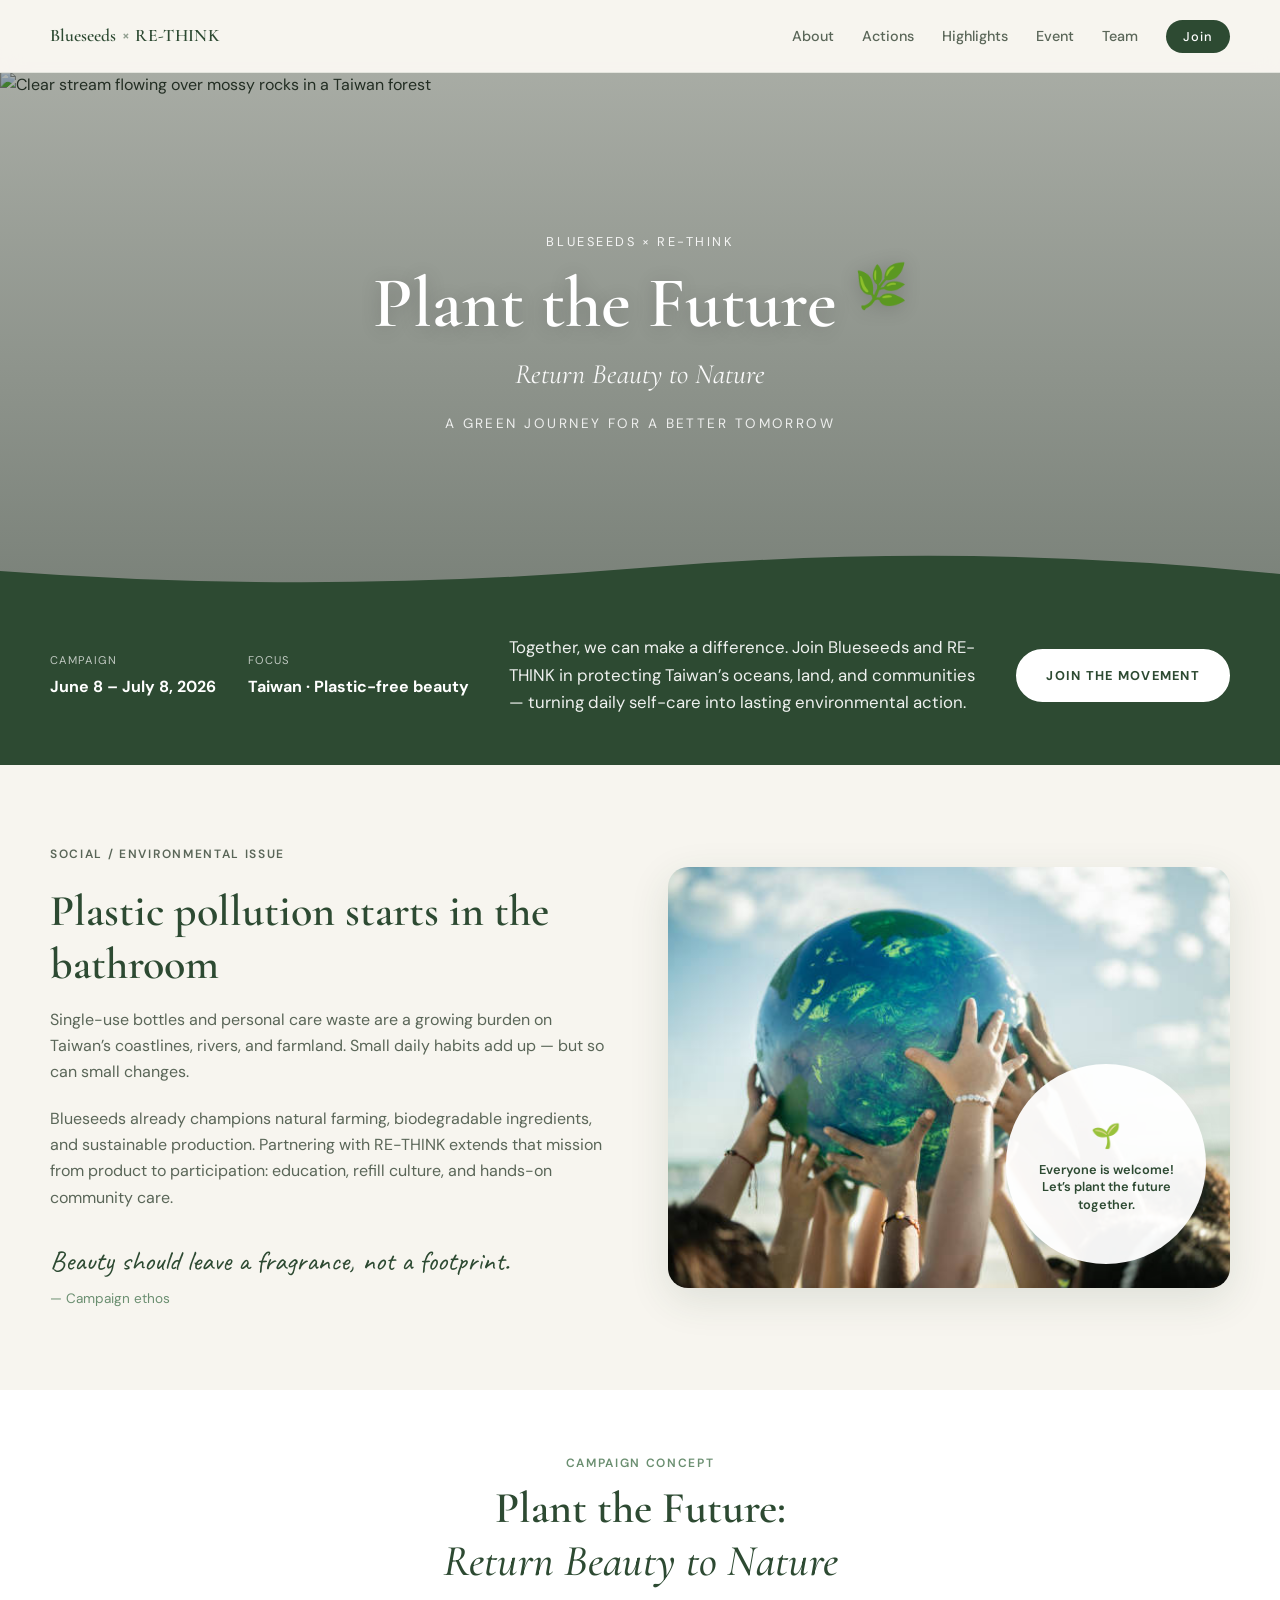
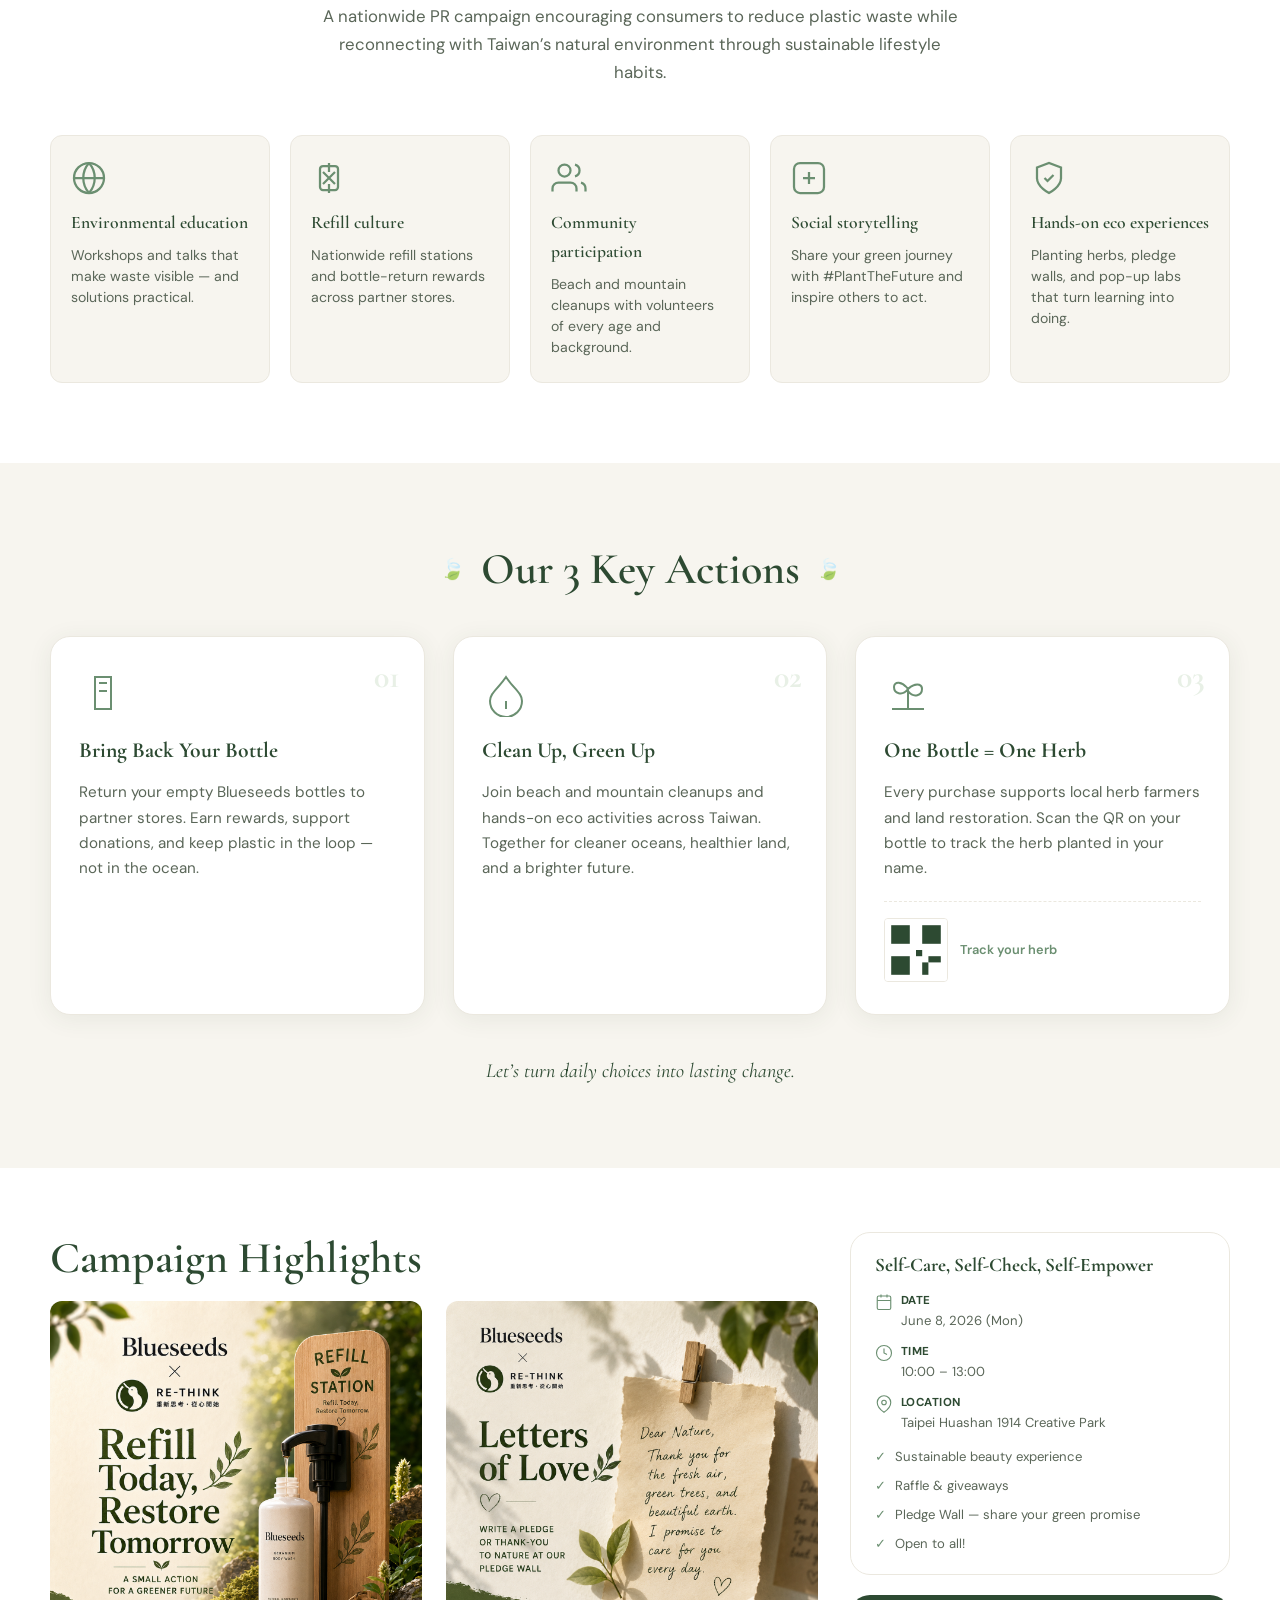
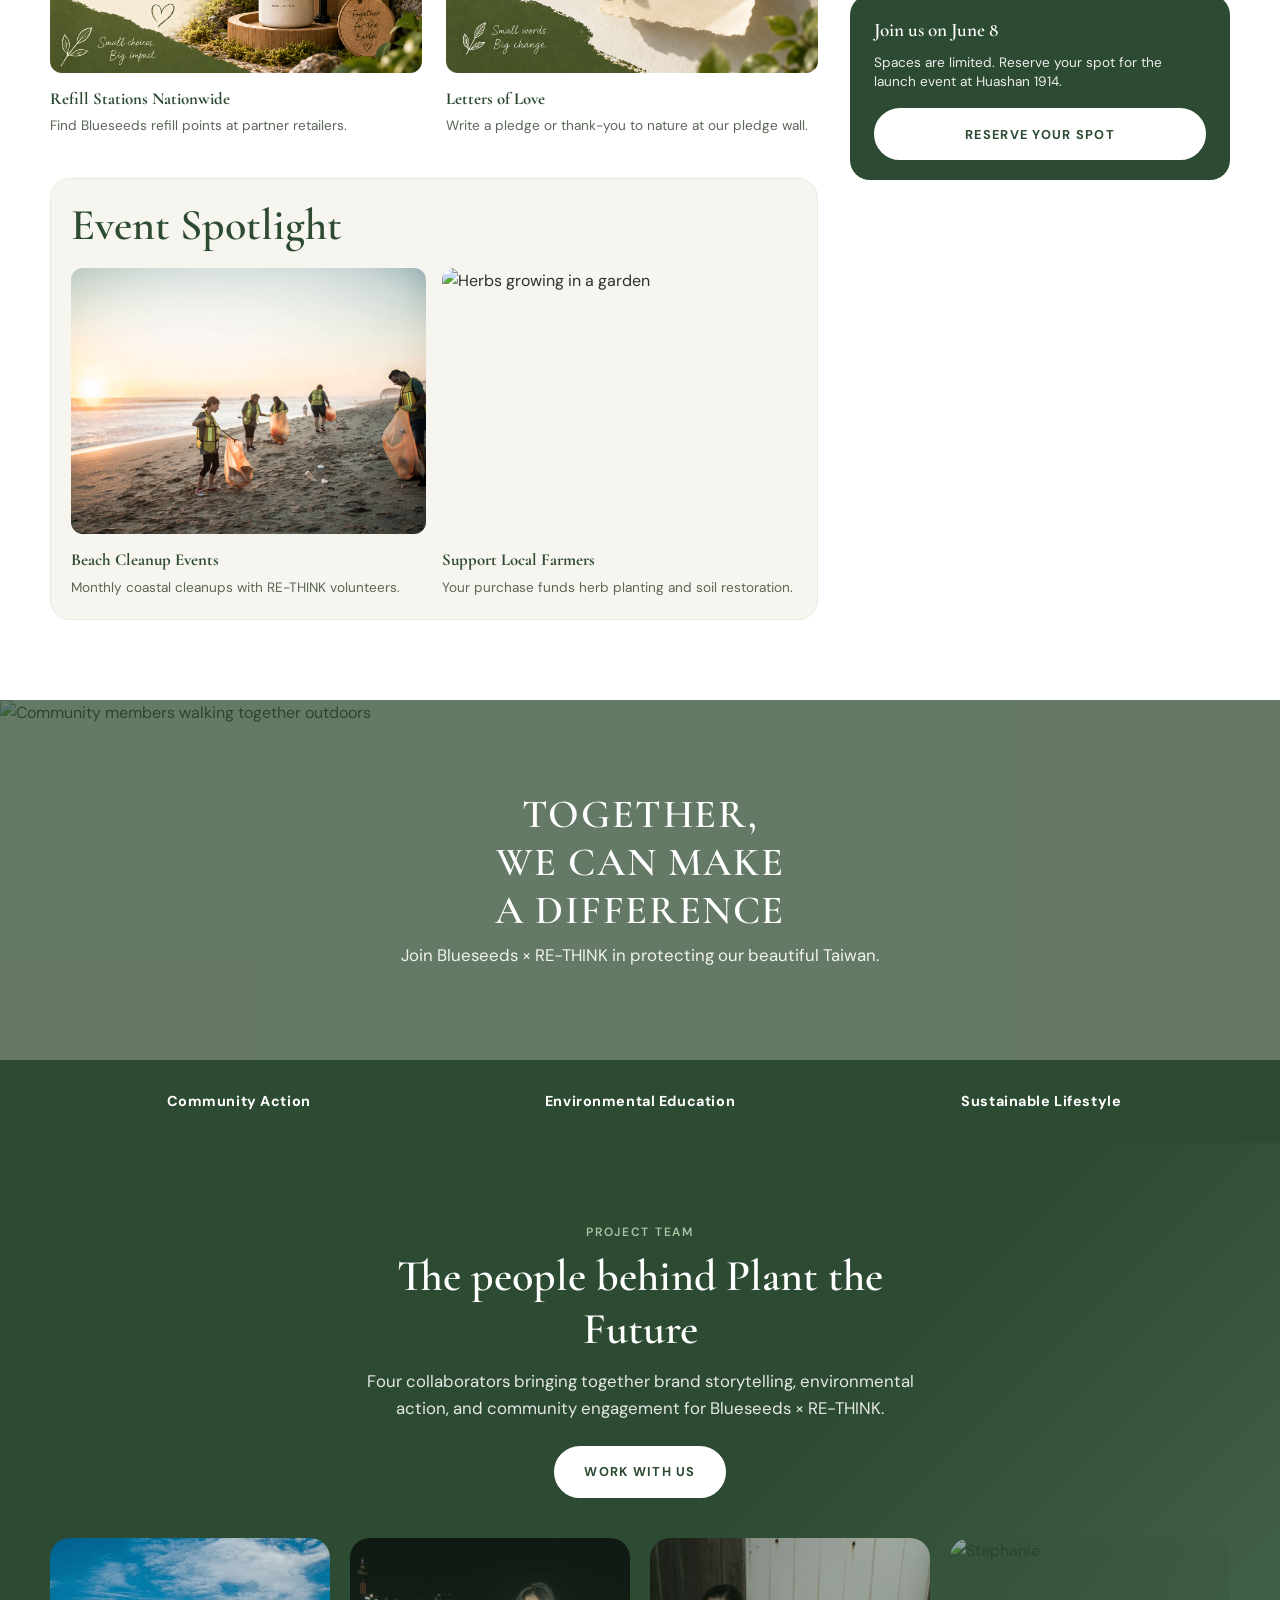
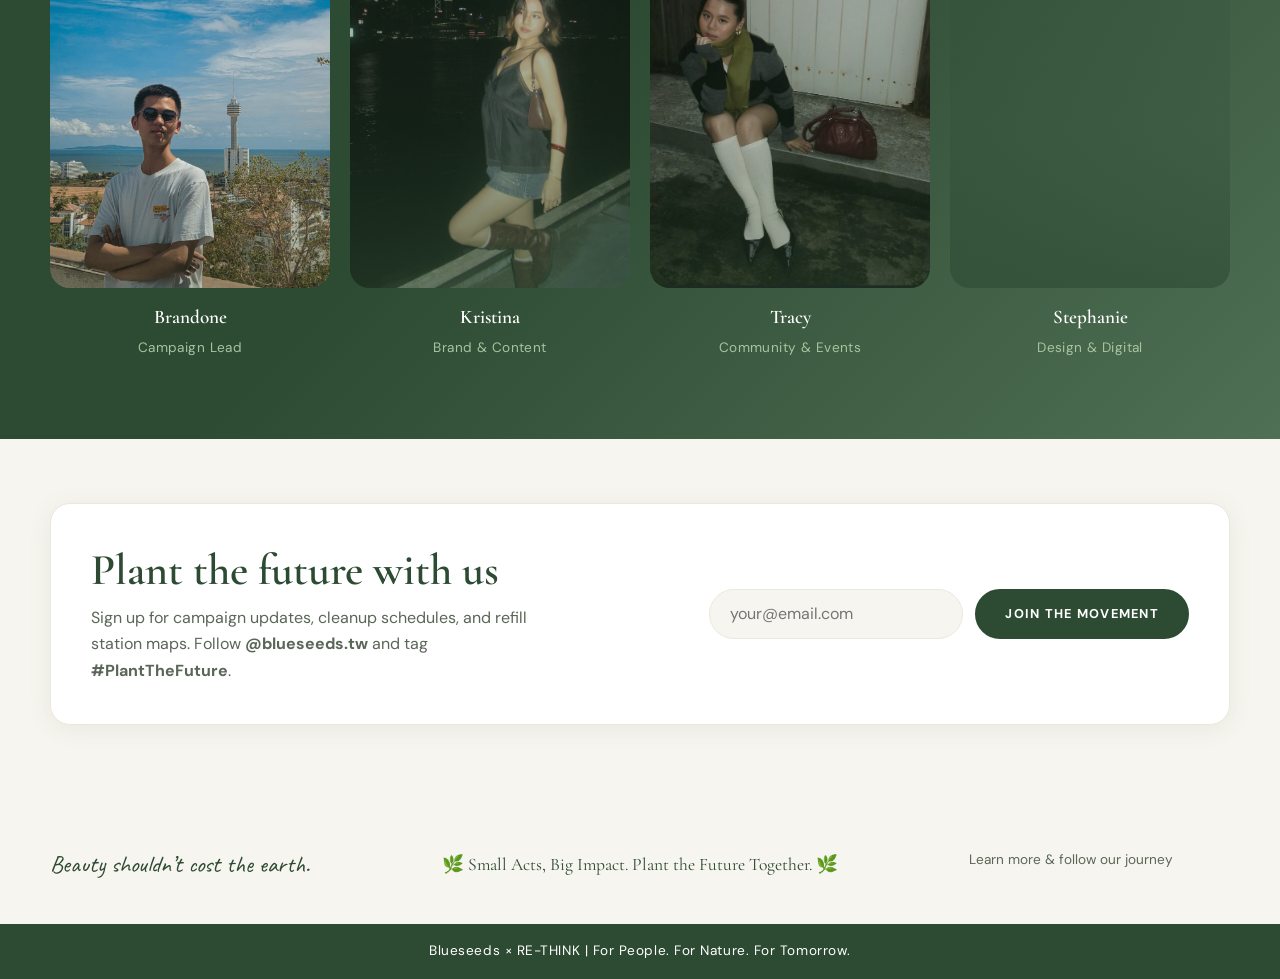
==== index.html @ 43122ddc "first commit" ====
<!DOCTYPE html>
<html lang="en">
<head>
  <meta charset="UTF-8" />
  <meta name="viewport" content="width=device-width, initial-scale=1.0" />
  <meta name="description" content="Blueseeds × RE-THINK" />
  <title>Blueseeds × RE-THINK</title>  
  <link rel="icon" href="images/logo.png" type="image/png" />
  <link rel="apple-touch-icon" href="images/logo.png" />
  <link rel="preconnect" href="https://fonts.googleapis.com" />
  <link rel="preconnect" href="https://fonts.gstatic.com" crossorigin />
  <link href="https://fonts.googleapis.com/css2?family=Caveat:wght@500;600&family=Cormorant+Garamond:ital,wght@0,500;0,600;0,700;1,500&family=DM+Sans:ital,opsz,wght@0,9..40,400;0,9..40,500;0,9..40,600;0,9..40,700;1,9..40,400&display=swap" rel="stylesheet" />
  <link rel="stylesheet" href="styles.css" />
</head>
<body>
  <a class="skip-link" href="#main">Skip to content</a>

  <header class="site-header" id="top">
    <nav class="nav" aria-label="Main">
      <a class="nav__brand" href="#top">
        <span class="nav__brand-text">Blueseeds</span>
        <span class="nav__brand-x" aria-hidden="true">×</span>
        <span class="nav__brand-text nav__brand-text--rethink">RE-THINK</span>
      </a>
      <button class="nav__toggle" type="button" aria-expanded="false" aria-controls="nav-menu" aria-label="Open menu">
        <span></span><span></span><span></span>
      </button>
      <ul class="nav__menu" id="nav-menu">
        <li><a href="#about">About</a></li>
        <li><a href="#actions">Actions</a></li>
        <li><a href="#highlights">Highlights</a></li>
        <li><a href="#event">Event</a></li>
        <li><a href="#team">Team</a></li>
        <li><a class="nav__cta" href="#join">Join</a></li>
      </ul>
    </nav>
  </header>

  <main id="main">
    <!-- Hero -->
    <section class="hero" aria-labelledby="hero-title">
      <div class="hero__visual">
        <img
          src="images/tree.jpg"
          alt="Clear stream flowing over mossy rocks in a Taiwan forest"
          width="1600"
          height="900"
          fetchpriority="high"
        />
        <div class="hero__overlay">
          <p class="hero__eyebrow">Blueseeds × RE-THINK</p>
          <h1 id="hero-title" class="hero__title">
            Plant the Future
            <span class="hero__leaf" aria-hidden="true">🌿</span>
          </h1>
          <p class="hero__tagline">Return Beauty to Nature</p>
          <p class="hero__sub">A green journey for a better tomorrow</p>
        </div>
        <svg class="hero__tear" viewBox="0 0 1440 80" preserveAspectRatio="none" aria-hidden="true">
          <path fill="var(--green-deep)" d="M0,40 Q360,80 720,35 T1440,45 L1440,80 L0,80 Z"/>
        </svg>
      </div>

      <div class="hero__panel">
        <div class="container hero__panel-inner">
          <div class="hero__stats">
            <div>
              <span class="hero__stat-label">Campaign</span>
              <strong>June 8 – July 8, 2026</strong>
            </div>
            <div>
              <span class="hero__stat-label">Focus</span>
              <strong>Taiwan · Plastic-free beauty</strong>
            </div>
          </div>
          <p class="hero__lead">
            Together, we can make a difference. Join Blueseeds and RE-THINK in protecting Taiwan’s
            oceans, land, and communities — turning daily self-care into lasting environmental action.
          </p>
          <a class="btn btn--primary" href="#join">Join the movement</a>
        </div>
      </div>
    </section>

    <!-- Issue & alignment -->
    <section class="issue" id="about" aria-labelledby="issue-title">
      <div class="container issue__grid">
        <div class="issue__copy">
          <p class="section-eyebrow">Social / Environmental Issue</p>
          <h2 id="issue-title" class="section-title">Plastic pollution starts in the bathroom</h2>
          <p>
            Single-use bottles and personal care waste are a growing burden on Taiwan’s coastlines,
            rivers, and farmland. Small daily habits add up — but so can small changes.
          </p>
          <p>
            Blueseeds already champions natural farming, biodegradable ingredients, and
            sustainable production. Partnering with RE-THINK extends that mission from product
            to participation: education, refill culture, and hands-on community care.
          </p>
          <blockquote class="issue__quote">
            <p>Beauty should leave a fragrance, not a footprint.</p>
            <cite>— Campaign ethos</cite>
          </blockquote>
        </div>
        <div class="issue__visual">
          <img
            src="images/earth.jpg"
            width="800"
            height="600"
            loading="lazy"
          />
          <div class="issue__badge">
            <span class="issue__badge-icon" aria-hidden="true">🌱</span>
            <p>Everyone is welcome!<br />Let’s plant the future together.</p>
          </div>
        </div>
      </div>
    </section>

    <!-- Campaign concept -->
    <section class="concept" aria-labelledby="concept-title">
      <div class="container">
        <header class="concept__header">
          <p class="section-eyebrow">Campaign Concept</p>
          <h2 id="concept-title" class="section-title section-title--center">
            Plant the Future:<br />
            <em>Return Beauty to Nature</em>
          </h2>
          <p class="concept__intro">
            A nationwide PR campaign encouraging consumers to reduce plastic waste while
            reconnecting with Taiwan’s natural environment through sustainable lifestyle habits.
          </p>
        </header>
        <ul class="pillars">
          <li class="pillar">
            <span class="pillar__icon" aria-hidden="true">
              <svg viewBox="0 0 24 24" fill="none" stroke="currentColor" stroke-width="1.5"><circle cx="12" cy="12" r="10"/><path d="M2 12h20M12 2a15 15 0 0 1 0 20M12 2a15 15 0 0 0 0 20"/></svg>
            </span>
            <h3>Environmental education</h3>
            <p>Workshops and talks that make waste visible — and solutions practical.</p>
          </li>
          <li class="pillar">
            <span class="pillar__icon" aria-hidden="true">
              <svg viewBox="0 0 24 24" fill="none" stroke="currentColor" stroke-width="1.5"><path d="M12 2v6m0 8v6M8 8l4 4 4-4M8 16l4-4 4 4"/><rect x="6" y="4" width="12" height="16" rx="2"/></svg>
            </span>
            <h3>Refill culture</h3>
            <p>Nationwide refill stations and bottle-return rewards across partner stores.</p>
          </li>
          <li class="pillar">
            <span class="pillar__icon" aria-hidden="true">
              <svg viewBox="0 0 24 24" fill="none" stroke="currentColor" stroke-width="1.5"><path d="M17 21v-2a4 4 0 0 0-4-4H5a4 4 0 0 0-4 4v2"/><circle cx="9" cy="7" r="4"/><path d="M23 21v-2a4 4 0 0 0-3-3.87M16 3.13a4 4 0 0 1 0 7.75"/></svg>
            </span>
            <h3>Community participation</h3>
            <p>Beach and mountain cleanups with volunteers of every age and background.</p>
          </li>
          <li class="pillar">
            <span class="pillar__icon" aria-hidden="true">
              <svg viewBox="0 0 24 24" fill="none" stroke="currentColor" stroke-width="1.5"><rect x="2" y="2" width="20" height="20" rx="4"/><path d="M8 12h8M12 8v8"/></svg>
            </span>
            <h3>Social storytelling</h3>
            <p>Share your green journey with #PlantTheFuture and inspire others to act.</p>
          </li>
          <li class="pillar">
            <span class="pillar__icon" aria-hidden="true">
              <svg viewBox="0 0 24 24" fill="none" stroke="currentColor" stroke-width="1.5"><path d="M12 22s8-4 8-10V5l-8-3-8 3v7c0 6 8 10 8 10z"/><path d="M9 12l2 2 4-4"/></svg>
            </span>
            <h3>Hands-on eco experiences</h3>
            <p>Planting herbs, pledge walls, and pop-up labs that turn learning into doing.</p>
          </li>
        </ul>
      </div>
    </section>

    <!-- 3 Key Actions -->
    <section class="actions" id="actions" aria-labelledby="actions-title">
      <div class="container">
        <header class="actions__header">
          <span class="actions__leaf" aria-hidden="true">🍃</span>
          <h2 id="actions-title" class="section-title section-title--center">Our 3 Key Actions</h2>
          <span class="actions__leaf actions__leaf--right" aria-hidden="true">🍃</span>
        </header>
        <div class="actions__grid">
          <article class="action-card">
            <div class="action-card__icon" aria-hidden="true">
              <svg viewBox="0 0 48 48" fill="none" stroke="currentColor" stroke-width="2"><path d="M16 8h16v32H16z"/><path d="M20 14h8M20 22h8"/></svg>
            </div>
            <span class="action-card__num">01</span>
            <h3>Bring Back Your Bottle</h3>
            <p>
              Return your empty Blueseeds bottles to partner stores. Earn rewards, support
              donations, and keep plastic in the loop — not in the ocean.
            </p>
          </article>
          <article class="action-card">
            <div class="action-card__icon" aria-hidden="true">
              <svg viewBox="0 0 48 48" fill="none" stroke="currentColor" stroke-width="2"><path d="M24 8c-8 12-16 16-16 24a16 16 0 0 0 32 0c0-8-8-12-16-24z"/><path d="M24 32v8"/></svg>
            </div>
            <span class="action-card__num">02</span>
            <h3>Clean Up, Green Up</h3>
            <p>
              Join beach and mountain cleanups and hands-on eco activities across Taiwan.
              Together for cleaner oceans, healthier land, and a brighter future.
            </p>
          </article>
          <article class="action-card">
            <div class="action-card__icon" aria-hidden="true">
              <svg viewBox="0 0 48 48" fill="none" stroke="currentColor" stroke-width="2"><path d="M24 40V20M24 20c-6-8-14-8-14-2s8 10 14 2M24 20c6-6 14-6 14 0s-8 10-14 2"/><path d="M8 40h32"/></svg>
            </div>
            <span class="action-card__num">03</span>
            <h3>One Bottle = One Herb</h3>
            <p>
              Every purchase supports local herb farmers and land restoration. Scan the QR
              on your bottle to track the herb planted in your name.
            </p>
            <div class="action-card__qr" aria-label="QR code placeholder for herb tracking">
              <svg viewBox="0 0 80 80" aria-hidden="true">
                <rect width="80" height="80" fill="#fff"/>
                <rect x="8" y="8" width="24" height="24" fill="#2d4a32"/>
                <rect x="48" y="8" width="24" height="24" fill="#2d4a32"/>
                <rect x="8" y="48" width="24" height="24" fill="#2d4a32"/>
                <rect x="40" y="40" width="8" height="8" fill="#2d4a32"/>
                <rect x="56" y="48" width="16" height="8" fill="#2d4a32"/>
                <rect x="48" y="56" width="8" height="16" fill="#2d4a32"/>
              </svg>
              <span>Track your herb</span>
            </div>
          </article>
        </div>
        <p class="actions__cta-text">Let’s turn daily choices into lasting change.</p>
      </div>
    </section>

    <!-- Highlights + Event -->
    <section class="highlights" id="highlights" aria-labelledby="highlights-title">
      <div class="container highlights__layout">
        <div class="highlights__content">
          <div class="highlights__main">
            <h2 id="highlights-title" class="section-title">Campaign Highlights</h2>
            <div class="highlights__grid highlights__grid--two">
              <figure class="highlight">
                <img src="images/refill.png" alt="Refill station with natural products" width="400" height="400" loading="lazy" />
                <figcaption>
                  <strong>Refill Stations Nationwide</strong>
                  <span>Find Blueseeds refill points at partner retailers.</span>
                </figcaption>
              </figure>
              <figure class="highlight">
                <img src="images/letter.png" alt="Handwritten note on paper" width="400" height="400" loading="lazy" />
                <figcaption>
                  <strong>Letters of Love</strong>
                  <span>Write a pledge or thank-you to nature at our pledge wall.</span>
                </figcaption>
              </figure>
            </div>
          </div>

          <aside class="event-spotlight" id="event" aria-labelledby="event-spotlight-title">
            <h2 id="event-spotlight-title" class="section-title">Event Spotlight</h2>
            <div class="event-spotlight__grid">
              <figure class="highlight">
                <img src="images/beach.jpg" alt="Beach cleanup volunteers" width="400" height="400" loading="lazy" />
                <figcaption>
                  <strong>Beach Cleanup Events</strong>
                  <span>Monthly coastal cleanups with RE-THINK volunteers.</span>
                </figcaption>
              </figure>
              <figure class="highlight">
                <img src="https://images.unsplash.com/photo-1416879595882-3373a0480b5b?w=400&q=80" alt="Herbs growing in a garden" width="400" height="400" loading="lazy" />
                <figcaption>
                  <strong>Support Local Farmers</strong>
                  <span>Your purchase funds herb planting and soil restoration.</span>
                </figcaption>
              </figure>
            </div>
          </aside>
        </div>

        <div class="highlights__aside">
          <aside class="event-details" aria-labelledby="event-title">
            <h3 id="event-title">Self-Care, Self-Check, Self-Empower</h3>
            <div class="event-details__body">
              <ul class="event-details__meta">
                <li>
                  <svg viewBox="0 0 24 24" fill="none" stroke="currentColor" stroke-width="1.5" aria-hidden="true"><rect x="3" y="4" width="18" height="18" rx="2"/><path d="M16 2v4M8 2v4M3 10h18"/></svg>
                  <span><strong>Date</strong> June 8, 2026 (Mon)</span>
                </li>
                <li>
                  <svg viewBox="0 0 24 24" fill="none" stroke="currentColor" stroke-width="1.5" aria-hidden="true"><circle cx="12" cy="12" r="10"/><path d="M12 6v6l4 2"/></svg>
                  <span><strong>Time</strong> 10:00 – 13:00</span>
                </li>
                <li>
                  <svg viewBox="0 0 24 24" fill="none" stroke="currentColor" stroke-width="1.5" aria-hidden="true"><path d="M21 10c0 7-9 13-9 13s-9-6-9-13a9 9 0 0 1 18 0z"/><circle cx="12" cy="10" r="3"/></svg>
                  <span><strong>Location</strong> Taipei Huashan 1914 Creative Park</span>
                </li>
              </ul>
              <ul class="event-details__checks">
                <li>Sustainable beauty experience</li>
                <li>Raffle &amp; giveaways</li>
                <li>Pledge Wall — share your green promise</li>
                <li>Open to all!</li>
              </ul>
            </div>
          </aside>

          <aside class="event-reserve" aria-labelledby="event-reserve-title">
            <div class="event-reserve__content">
              <h3 id="event-reserve-title" class="event-reserve__title">Join us on June 8</h3>
              <p class="event-reserve__text">Spaces are limited. Reserve your spot for the launch event at Huashan 1914.</p>
            </div>
            <a class="btn btn--primary" href="#join">Reserve your spot</a>
          </aside>
        </div>
      </div>
    </section>

    <!-- Together CTA -->
    <section class="together" aria-labelledby="together-title">
      <div class="together__visual">
        <img
          src="https://images.unsplash.com/photo-1529156069898-49953e39b3ac?w=1400&q=80"
          alt="Community members walking together outdoors"
          width="1400"
          height="500"
          loading="lazy"
        />
        <div class="together__overlay">
          <h2 id="together-title" class="together__headline">Together, we can make a difference</h2>
          <p>Join Blueseeds × RE-THINK in protecting our beautiful Taiwan.</p>
        </div>
      </div>
      <div class="together__footer-pillars">
        <div class="container together__pillars">
          <div>
            <strong>Community Action</strong>
          </div>
          <div>
            <strong>Environmental Education</strong>
          </div>
          <div>
            <strong>Sustainable Lifestyle</strong>
          </div>
        </div>
      </div>
    </section>

    <!-- Team -->
    <section class="team" id="team" aria-labelledby="team-title">
      <div class="container team__inner">
        <div class="team__header">
          <p class="section-eyebrow">Project Team</p>
          <h2 id="team-title" class="section-title">The people behind Plant the Future</h2>
          <p class="team__intro">
            Four collaborators bringing together brand storytelling, environmental action, and community engagement for Blueseeds × RE-THINK.
          </p>
          <a class="btn btn--primary" href="#join">Work with us</a>
        </div>
        <ul class="team__grid">
          <li class="team__member">
            <div class="team__photo">
              <img src="images/brandone.jpg" alt="Brandone" width="400" height="500" loading="lazy" />
              <div class="team__overlay" aria-hidden="true"></div>
            </div>
            <div class="team__info">
              <h3>Brandone</h3>
              <p>Campaign Lead</p>
            </div>
          </li>
          <li class="team__member">
            <div class="team__photo">
              <img src="images/kristina.jpg" alt="Kristina" width="400" height="500" loading="lazy" />
              <div class="team__overlay" aria-hidden="true"></div>
            </div>
            <div class="team__info">
              <h3>Kristina</h3>
              <p>Brand &amp; Content</p>
            </div>
          </li>
          <li class="team__member">
            <div class="team__photo">
              <img src="images/tracy.jpg" alt="Tracy" width="400" height="500" loading="lazy" />
              <div class="team__overlay" aria-hidden="true"></div>
            </div>
            <div class="team__info">
              <h3>Tracy</h3>
              <p>Community &amp; Events</p>
            </div>
          </li>
          <li class="team__member">
            <div class="team__photo">
              <img src="images/Stephanie .jpg" alt="Stephanie " width="400" height="500" loading="lazy" />
              <div class="team__overlay" aria-hidden="true"></div>
            </div>
            <div class="team__info">
              <h3>Stephanie </h3>
              <p>Design &amp; Digital</p>
            </div>
          </li>
        </ul>
      </div>
    </section>

    <!-- Join -->
    <section class="join" id="join" aria-labelledby="join-title">
      <div class="container join__inner">
        <div class="join__copy">
          <h2 id="join-title" class="section-title">Plant the future with us</h2>
          <p>
            Sign up for campaign updates, cleanup schedules, and refill station maps.
            Follow <strong>@blueseeds.tw</strong> and tag <strong>#PlantTheFuture</strong>.
          </p>
        </div>
        <form class="join__form" action="#" method="post">
          <label class="sr-only" for="email">Email</label>
          <input type="email" id="email" name="email" placeholder="your@email.com" required autocomplete="email" />
          <button class="btn btn--primary" type="submit">Join the movement</button>
        </form>
      </div>
    </section>
  </main>

  <footer class="site-footer">
    <div class="container site-footer__upper">
      <p class="site-footer__quote">Beauty shouldn’t cost the earth.</p>
      <p class="site-footer__slogan">
        <span aria-hidden="true">🌿</span>
        Small Acts, Big Impact. Plant the Future Together.
        <span aria-hidden="true">🌿</span>
      </p>
      <div class="site-footer__social">
        <p>Learn more &amp; follow our journey</p>
      </div>
    </div>
    <div class="site-footer__bar">
      <p>Blueseeds × RE-THINK | For People. For Nature. For Tomorrow.</p>
    </div>
  </footer>

  <script src="script.js"></script>
</body>
</html>
---- styles.css ----
/* Plant the Future — Blueseeds × RE-THINK */

:root {
  --cream: #f7f5ef;
  --cream-dark: #ebe8df;
  --green-deep: #2d4a32;
  --green-mid: #3d5c44;
  --green-sage: #6b8f71;
  --green-light: #a8c4a0;
  --green-pale: #e8f0e6;
  --text: #2a3328;
  --text-muted: #5a6658;
  --white: #ffffff;
  --shadow: 0 4px 24px rgba(45, 74, 50, 0.08);
  --shadow-lg: 0 12px 40px rgba(45, 74, 50, 0.12);
  --radius: 12px;
  --radius-lg: 20px;
  --font-serif: "Cormorant Garamond", Georgia, serif;
  --font-sans: "DM Sans", system-ui, sans-serif;
  --font-script: "Caveat", cursive;
  --max-width: 1180px;
  --header-h: 72px;
}

*,
*::before,
*::after {
  box-sizing: border-box;
}

html {
  scroll-behavior: smooth;
}

body {
  margin: 0;
  font-family: var(--font-sans);
  font-size: 1rem;
  line-height: 1.65;
  color: var(--text);
  background: var(--cream);
  -webkit-font-smoothing: antialiased;
}

img {
  max-width: 100%;
  height: auto;
  display: block;
}

a {
  color: var(--green-deep);
  text-decoration-thickness: 1px;
  text-underline-offset: 3px;
}

a:hover {
  color: var(--green-mid);
}

.sr-only {
  position: absolute;
  width: 1px;
  height: 1px;
  padding: 0;
  margin: -1px;
  overflow: hidden;
  clip: rect(0, 0, 0, 0);
  white-space: nowrap;
  border: 0;
}

.skip-link {
  position: absolute;
  top: -100px;
  left: 1rem;
  z-index: 9999;
  padding: 0.5rem 1rem;
  background: var(--green-deep);
  color: var(--white);
  border-radius: 4px;
}

.skip-link:focus {
  top: 1rem;
}

.container {
  width: min(100% - 2.5rem, var(--max-width));
  margin-inline: auto;
}

/* Typography */
.section-eyebrow {
  font-size: 0.75rem;
  font-weight: 600;
  letter-spacing: 0.14em;
  text-transform: uppercase;
  color: var(--green-sage);
  margin: 0 0 0.5rem;
}

.section-title {
  font-family: var(--font-serif);
  font-size: clamp(2rem, 4vw, 2.75rem);
  font-weight: 600;
  line-height: 1.2;
  color: var(--green-deep);
  margin: 0 0 1rem;
}

.section-title--center {
  text-align: center;
}

.section-title em {
  font-style: italic;
  font-weight: 500;
}

/* Buttons */
.btn {
  display: inline-flex;
  align-items: center;
  justify-content: center;
  padding: 0.85rem 1.75rem;
  font-family: var(--font-sans);
  font-size: 0.8rem;
  font-weight: 700;
  letter-spacing: 0.1em;
  text-transform: uppercase;
  text-decoration: none;
  border-radius: 999px;
  border: 2px solid transparent;
  cursor: pointer;
  transition: background 0.2s, color 0.2s, transform 0.15s, box-shadow 0.2s;
}

.btn--primary {
  background: var(--green-deep);
  color: var(--white);
  border-color: var(--green-deep);
}

.btn--primary:hover {
  background: var(--green-mid);
  border-color: var(--green-mid);
  color: var(--white);
  transform: translateY(-1px);
  box-shadow: var(--shadow);
}

.btn--outline {
  background: transparent;
  color: var(--green-deep);
  border-color: var(--green-deep);
  width: 100%;
}

.btn--outline:hover {
  background: var(--green-deep);
  color: var(--white);
}

/* Header */
.site-header {
  position: fixed;
  top: 0;
  left: 0;
  right: 0;
  z-index: 100;
  background: rgba(247, 245, 239, 0.92);
  backdrop-filter: blur(12px);
  border-bottom: 1px solid rgba(45, 74, 50, 0.08);
}

.nav {
  display: flex;
  align-items: center;
  justify-content: space-between;
  height: var(--header-h);
  width: min(100% - 2rem, var(--max-width));
  margin-inline: auto;
}

.nav__brand {
  display: flex;
  align-items: center;
  gap: 0.35rem;
  text-decoration: none;
  font-family: var(--font-serif);
  font-size: 1.1rem;
  font-weight: 600;
  color: var(--green-deep);
}

.nav__brand-x {
  font-size: 0.85rem;
  opacity: 0.5;
  font-family: var(--font-sans);
}

.nav__brand-text--rethink {
  letter-spacing: 0.02em;
}

.nav__menu {
  display: flex;
  align-items: center;
  gap: 1.75rem;
  list-style: none;
  margin: 0;
  padding: 0;
}

.nav__menu a {
  font-size: 0.9rem;
  font-weight: 500;
  text-decoration: none;
  color: var(--text-muted);
}

.nav__menu a:hover {
  color: var(--green-deep);
}

.nav__cta {
  padding: 0.5rem 1.1rem !important;
  background: var(--green-deep) !important;
  color: var(--white) !important;
  border-radius: 999px;
  font-size: 0.8rem !important;
  letter-spacing: 0.06em;
}

.nav__cta:hover {
  background: var(--green-mid) !important;
  color: var(--white) !important;
}

.nav__toggle {
  display: none;
  flex-direction: column;
  gap: 5px;
  padding: 8px;
  background: none;
  border: none;
  cursor: pointer;
}

.nav__toggle span {
  display: block;
  width: 22px;
  height: 2px;
  background: var(--green-deep);
  border-radius: 1px;
  transition: transform 0.2s, opacity 0.2s;
}

/* Hero */
.hero {
  padding-top: var(--header-h);
}

.hero__visual {
  position: relative;
  min-height: 58vh;
  max-height: 720px;
  overflow: hidden;
}

.hero__visual img {
  width: 100%;
  height: 58vh;
  max-height: 720px;
  object-fit: cover;
  object-position: center 40%;
}

.hero__overlay {
  position: absolute;
  inset: 0;
  display: flex;
  flex-direction: column;
  align-items: center;
  justify-content: center;
  text-align: center;
  padding: 2rem;
  background: linear-gradient(
    to bottom,
    rgba(20, 35, 25, 0.35) 0%,
    rgba(20, 35, 25, 0.55) 100%
  );
  color: var(--white);
}

.hero__eyebrow {
  font-size: 0.8rem;
  letter-spacing: 0.2em;
  text-transform: uppercase;
  margin: 0 0 0.75rem;
  opacity: 0.9;
}

.hero__title {
  font-family: var(--font-serif);
  font-size: clamp(2.75rem, 7vw, 4.5rem);
  font-weight: 600;
  margin: 0;
  line-height: 1.1;
  text-shadow: 0 2px 20px rgba(0, 0, 0, 0.2);
}

.hero__leaf {
  display: inline-block;
  font-size: 0.6em;
  vertical-align: super;
}

.hero__tagline {
  font-family: var(--font-serif);
  font-size: clamp(1.25rem, 3vw, 1.75rem);
  font-style: italic;
  margin: 0.5rem 0 0;
  opacity: 0.95;
}

.hero__sub {
  font-size: 0.85rem;
  letter-spacing: 0.18em;
  text-transform: uppercase;
  margin: 1rem 0 0;
  opacity: 0.85;
}

.hero__tear {
  position: absolute;
  bottom: -1px;
  left: 0;
  width: 100%;
  height: 48px;
}

.hero__panel {
  background: var(--green-deep);
  color: var(--white);
  padding: 2.5rem 0 3rem;
}

.hero__panel-inner {
  display: flex;
  flex-wrap: wrap;
  align-items: center;
  gap: 1.5rem 2.5rem;
}

.hero__stats {
  display: flex;
  flex-wrap: wrap;
  gap: 2rem;
}

.hero__stat-label {
  display: block;
  font-size: 0.7rem;
  letter-spacing: 0.12em;
  text-transform: uppercase;
  opacity: 0.7;
  margin-bottom: 0.25rem;
}

.hero__stats strong {
  font-size: 1rem;
}

.hero__lead {
  flex: 1;
  min-width: 240px;
  margin: 0;
  max-width: 52ch;
  opacity: 0.92;
  font-size: 1.05rem;
}

.hero__panel .btn--primary {
  background: var(--white);
  color: var(--green-deep);
  border-color: var(--white);
  flex-shrink: 0;
}

.hero__panel .btn--primary:hover {
  background: var(--green-pale);
  border-color: var(--green-pale);
  color: var(--green-deep);
}

/* Issue */
.issue {
  padding: 5rem 0;
}

.issue__grid {
  display: grid;
  grid-template-columns: 1fr 1fr;
  gap: 3.5rem;
  align-items: center;
}

.issue__copy p {
  color: var(--text-muted);
  margin: 0 0 1.25rem;
}

.issue__quote {
  margin: 2rem 0 0;
  padding: 0;
  border: none;
}

.issue__quote p {
  font-family: var(--font-script);
  font-size: 1.75rem;
  color: var(--green-deep);
  margin: 0;
  line-height: 1.3;
}

.issue__quote cite {
  font-size: 0.85rem;
  font-style: normal;
  color: var(--green-sage);
  margin-top: 0.5rem;
  display: block;
}

.issue__visual {
  position: relative;
  border-radius: var(--radius-lg);
  overflow: hidden;
  box-shadow: var(--shadow-lg);
}

.issue__visual img {
  width: 100%;
  aspect-ratio: 4 / 3;
  object-fit: cover;
}

.issue__badge {
  position: absolute;
  bottom: 1.5rem;
  right: 1.5rem;
  width: min(200px, 45%);
  padding: 1.25rem;
  background: rgba(255, 255, 255, 0.95);
  border-radius: 50%;
  aspect-ratio: 1;
  display: flex;
  flex-direction: column;
  align-items: center;
  justify-content: center;
  text-align: center;
  box-shadow: var(--shadow);
}

.issue__badge-icon {
  font-size: 1.5rem;
}

.issue__badge p {
  margin: 0.35rem 0 0;
  font-size: 0.8rem;
  font-weight: 600;
  line-height: 1.35;
  color: var(--green-deep);
}

/* Concept */
.concept {
  padding: 4rem 0 5rem;
  background: var(--white);
}

.concept__header {
  text-align: center;
  max-width: 640px;
  margin: 0 auto 3rem;
}

.concept__intro {
  color: var(--text-muted);
  margin: 0;
  font-size: 1.05rem;
}

.pillars {
  display: grid;
  grid-template-columns: repeat(5, 1fr);
  gap: 1.25rem;
  list-style: none;
  margin: 0;
  padding: 0;
}

.pillar {
  padding: 1.5rem 1.25rem;
  background: var(--cream);
  border-radius: var(--radius);
  border: 1px solid var(--cream-dark);
  transition: transform 0.2s, box-shadow 0.2s;
}

.pillar:hover {
  transform: translateY(-3px);
  box-shadow: var(--shadow);
}

.pillar__icon {
  display: flex;
  width: 36px;
  height: 36px;
  color: var(--green-sage);
  margin-bottom: 0.75rem;
}

.pillar__icon svg {
  width: 100%;
  height: 100%;
}

.pillar h3 {
  font-family: var(--font-serif);
  font-size: 1.1rem;
  font-weight: 600;
  color: var(--green-deep);
  margin: 0 0 0.5rem;
}

.pillar p {
  margin: 0;
  font-size: 0.88rem;
  color: var(--text-muted);
  line-height: 1.5;
}

/* Actions */
.actions {
  padding: 5rem 0;
}

.actions__header {
  display: flex;
  align-items: center;
  justify-content: center;
  gap: 1rem;
  margin-bottom: 2.5rem;
}

.actions__header .section-title {
  margin: 0;
}

.actions__leaf {
  font-size: 1.25rem;
  opacity: 0.7;
}

.actions__grid {
  display: grid;
  grid-template-columns: repeat(3, 1fr);
  gap: 1.75rem;
}

.action-card {
  background: var(--white);
  border-radius: var(--radius-lg);
  padding: 2rem 1.75rem;
  border: 1px solid var(--cream-dark);
  box-shadow: var(--shadow);
  position: relative;
}

.action-card__icon {
  width: 48px;
  height: 48px;
  color: var(--green-sage);
  margin-bottom: 1rem;
}

.action-card__icon svg {
  width: 100%;
  height: 100%;
}

.action-card__num {
  position: absolute;
  top: 1.5rem;
  right: 1.5rem;
  font-family: var(--font-serif);
  font-size: 2rem;
  font-weight: 700;
  color: var(--green-pale);
  line-height: 1;
}

.action-card h3 {
  font-family: var(--font-serif);
  font-size: 1.35rem;
  color: var(--green-deep);
  margin: 0 0 0.75rem;
}

.action-card p {
  margin: 0;
  font-size: 0.95rem;
  color: var(--text-muted);
}

.action-card__qr {
  margin-top: 1.25rem;
  display: flex;
  align-items: center;
  gap: 0.75rem;
  padding-top: 1rem;
  border-top: 1px dashed var(--cream-dark);
}

.action-card__qr svg {
  width: 64px;
  height: 64px;
  border: 1px solid var(--cream-dark);
  border-radius: 4px;
}

.action-card__qr span {
  font-size: 0.8rem;
  font-weight: 600;
  color: var(--green-sage);
}

.actions__cta-text {
  text-align: center;
  margin: 2.5rem 0 0;
  font-family: var(--font-serif);
  font-size: 1.25rem;
  font-style: italic;
  color: var(--green-deep);
}

/* Highlights */
.highlights {
  padding: 4rem 0 5rem;
  background: var(--white);
}

.highlights__layout {
  display: grid;
  grid-template-columns: 1fr minmax(300px, 380px);
  gap: 2rem;
  align-items: start;
}

.highlights__content {
  display: flex;
  flex-direction: column;
  gap: 2.5rem;
  min-width: 0;
}

.highlights__content .section-title {
  margin-bottom: 1rem;
}

.highlights__aside {
  display: flex;
  flex-direction: column;
  gap: 1.25rem;
  position: sticky;
  top: calc(var(--header-h) + 1.5rem);
}

.highlights__grid {
  display: grid;
  grid-template-columns: repeat(2, 1fr);
  gap: 1.5rem;
}

.highlights__grid--two {
  max-width: 100%;
}

.event-spotlight__grid {
  display: grid;
  grid-template-columns: 1fr 1fr;
  gap: 1rem;
  margin-bottom: 0;
}

.event-spotlight__grid .highlight img {
  aspect-ratio: 4 / 3;
}

.highlight {
  margin: 0;
}

.highlight img {
  width: 100%;
  aspect-ratio: 1;
  object-fit: cover;
  border-radius: var(--radius);
}

.highlight figcaption {
  margin-top: 0.75rem;
  display: flex;
  flex-direction: column;
  gap: 0.2rem;
}

.highlight strong {
  font-family: var(--font-serif);
  font-size: 1.05rem;
  color: var(--green-deep);
}

.highlight span {
  font-size: 0.85rem;
  color: var(--text-muted);
}

.event-spotlight {
  background: var(--cream);
  border: 1px solid var(--cream-dark);
  border-radius: var(--radius-lg);
  padding: 1.25rem;
}

.event-reserve {
  display: flex;
  flex-direction: column;
  align-items: stretch;
  gap: 1rem;
  background: var(--green-deep);
  color: var(--white);
  border-radius: var(--radius-lg);
  padding: 1.25rem 1.5rem;
  text-align: left;
}

.event-reserve__content {
  flex: 1;
  min-width: 0;
}

.event-reserve__title {
  font-family: var(--font-serif);
  font-size: 1.2rem;
  font-weight: 600;
  margin: 0 0 0.35rem;
  color: var(--white);
}

.event-reserve__text {
  margin: 0;
  font-size: 0.85rem;
  line-height: 1.45;
  opacity: 0.9;
}

.event-reserve .btn--primary {
  width: 100%;
  background: var(--white);
  color: var(--green-deep);
  border-color: var(--white);
}

.event-reserve .btn--primary:hover {
  background: var(--green-pale);
  border-color: var(--green-pale);
  color: var(--green-deep);
}

.event-details {
  background: var(--white);
  border: 1px solid var(--cream-dark);
  border-radius: var(--radius-lg);
  padding: 1.25rem 1.5rem;
}

.event-details h3 {
  font-family: var(--font-serif);
  font-size: 1.2rem;
  color: var(--green-deep);
  margin: 0 0 0.85rem;
  text-align: left;
  line-height: 1.3;
}

.event-details__body {
  display: flex;
  flex-direction: column;
  gap: 0.75rem;
}

.event-details__meta {
  list-style: none;
  margin: 0;
  padding: 0;
  display: flex;
  flex-direction: column;
  gap: 0.65rem;
}

.event-details__meta li {
  display: flex;
  align-items: flex-start;
  gap: 0.5rem;
  margin: 0;
  font-size: 0.82rem;
  color: var(--text-muted);
}

.event-details__meta svg {
  width: 18px;
  height: 18px;
  flex-shrink: 0;
  color: var(--green-sage);
  margin-top: 2px;
}

.event-details__meta strong {
  color: var(--green-deep);
  display: block;
  font-size: 0.72rem;
  letter-spacing: 0.04em;
  text-transform: uppercase;
}

.event-details__checks {
  list-style: none;
  margin: 0;
  padding: 0;
  display: flex;
  flex-direction: column;
  gap: 0.45rem;
}

.event-details__checks li {
  position: relative;
  padding-left: 1.25rem;
  margin: 0;
  font-size: 0.82rem;
  color: var(--text-muted);
}

.event-details__checks li::before {
  content: "✓";
  position: absolute;
  left: 0;
  color: var(--green-sage);
  font-weight: 700;
}

/* Together */
.together__visual {
  position: relative;
  min-height: 320px;
  overflow: hidden;
}

.together__visual img {
  width: 100%;
  height: 360px;
  object-fit: cover;
  object-position: center 30%;
}

.together__overlay {
  position: absolute;
  inset: 0;
  display: flex;
  flex-direction: column;
  align-items: center;
  justify-content: center;
  text-align: center;
  padding: 2rem;
  background: rgba(45, 74, 50, 0.72);
  color: var(--white);
}

.together__headline {
  font-family: var(--font-serif);
  font-size: clamp(1.75rem, 4vw, 2.5rem);
  font-weight: 600;
  margin: 0 0 0.5rem;
  max-width: 16ch;
  line-height: 1.2;
  text-transform: uppercase;
  letter-spacing: 0.04em;
}

.together__overlay p {
  margin: 0;
  opacity: 0.9;
  font-size: 1.05rem;
}

.together__footer-pillars {
  background: var(--green-deep);
  color: var(--white);
  padding: 1.75rem 0;
}

.together__pillars {
  display: grid;
  grid-template-columns: repeat(3, 1fr);
  gap: 1.5rem;
  text-align: center;
}

.together__pillars span {
  display: block;
  font-size: 1.5rem;
  margin-bottom: 0.35rem;
}

.together__pillars strong {
  font-size: 0.9rem;
  letter-spacing: 0.04em;
}

/* Join */
/* Team */
.team {
  position: relative;
  padding: 5rem 0;
  background: var(--green-deep);
  overflow: hidden;
}

.team::before {
  content: "";
  position: absolute;
  inset: 0;
  background: linear-gradient(
    135deg,
    rgba(45, 74, 50, 0.92) 0%,
    rgba(45, 74, 50, 0.75) 50%,
    rgba(107, 143, 113, 0.55) 100%
  );
  pointer-events: none;
}

.team__inner {
  position: relative;
  z-index: 1;
}

.team__header {
  text-align: center;
  max-width: 36rem;
  margin: 0 auto 2.5rem;
}

.team__header .section-eyebrow {
  color: var(--green-light);
}

.team__header .section-title {
  color: var(--white);
  margin-bottom: 0.75rem;
}

.team__intro {
  margin: 0 0 1.5rem;
  color: rgba(255, 255, 255, 0.88);
  font-size: 1.05rem;
  line-height: 1.6;
}

.team__header .btn--primary {
  background: var(--white);
  color: var(--green-deep);
  border-color: var(--white);
}

.team__header .btn--primary:hover {
  background: var(--green-pale);
  border-color: var(--green-pale);
  color: var(--green-deep);
}

.team__grid {
  display: grid;
  grid-template-columns: repeat(4, 1fr);
  gap: 1.25rem;
  list-style: none;
  margin: 0;
  padding: 0;
}

.team__member {
  display: flex;
  flex-direction: column;
  gap: 0.85rem;
}

.team__photo {
  position: relative;
  border-radius: var(--radius-lg);
  overflow: hidden;
  aspect-ratio: 4 / 5;
}

.team__photo img {
  width: 100%;
  height: 100%;
  object-fit: cover;
  display: block;
  transition: transform 0.4s ease, opacity 0.4s ease;
}

.team__overlay {
  position: absolute;
  inset: 0;
  background: linear-gradient(
    to top,
    rgba(45, 74, 50, 0.85) 0%,
    rgba(45, 74, 50, 0.35) 45%,
    rgba(45, 74, 50, 0.15) 100%
  );
  transition: opacity 0.4s ease;
}

.team__member:nth-child(1) .team__photo img {
  opacity: 1;
}

.team__member:nth-child(2) .team__photo img {
  opacity: 0.72;
}

.team__member:nth-child(3) .team__photo img {
  opacity: 0.88;
}

.team__member:nth-child(4) .team__photo img {
  opacity: 0.6;
}

.team__member:nth-child(1) .team__overlay {
  opacity: 0.35;
}

.team__member:nth-child(2) .team__overlay {
  opacity: 0.65;
}

.team__member:nth-child(3) .team__overlay {
  opacity: 0.45;
}

.team__member:nth-child(4) .team__overlay {
  opacity: 0.75;
}

.team__member:hover .team__photo img,
.team__member:focus-within .team__photo img {
  opacity: 1;
  transform: scale(1.03);
}

.team__member:hover .team__overlay,
.team__member:focus-within .team__overlay {
  opacity: 0.2;
}

.team__info {
  text-align: center;
}

.team__info h3 {
  font-family: var(--font-serif);
  font-size: 1.2rem;
  font-weight: 600;
  color: var(--white);
  margin: 0 0 0.2rem;
}

.team__info p {
  margin: 0;
  font-size: 0.85rem;
  color: var(--green-light);
  letter-spacing: 0.03em;
}

.join {
  padding: 4rem 0 5rem;
}

.join__inner {
  display: flex;
  flex-wrap: wrap;
  align-items: center;
  justify-content: space-between;
  gap: 2rem;
  padding: 2.5rem;
  background: var(--white);
  border-radius: var(--radius-lg);
  border: 1px solid var(--cream-dark);
  box-shadow: var(--shadow);
}

.join__copy .section-title {
  margin-bottom: 0.5rem;
}

.join__copy p {
  margin: 0;
  color: var(--text-muted);
  max-width: 42ch;
}

.join__form {
  display: flex;
  flex-wrap: wrap;
  gap: 0.75rem;
  flex: 1;
  min-width: 280px;
  max-width: 480px;
}

.join__form input {
  flex: 1;
  min-width: 180px;
  padding: 0.85rem 1.25rem;
  font-family: var(--font-sans);
  font-size: 1rem;
  border: 1px solid var(--cream-dark);
  border-radius: 999px;
  background: var(--cream);
}

.join__form input:focus {
  outline: 2px solid var(--green-sage);
  outline-offset: 2px;
}

.join__form .btn {
  flex-shrink: 0;
}

/* Footer */
.site-footer__upper {
  display: grid;
  grid-template-columns: 1fr 1.5fr 1fr;
  gap: 2rem;
  align-items: center;
  padding: 2.5rem 0;
  text-align: center;
}

.site-footer__quote {
  font-family: var(--font-script);
  font-size: 1.5rem;
  color: var(--green-deep);
  margin: 0;
  text-align: left;
}

.site-footer__slogan {
  font-family: var(--font-serif);
  font-size: 1.1rem;
  color: var(--green-deep);
  margin: 0;
}

.site-footer__social p {
  margin: 0 0 0.5rem;
  font-size: 0.85rem;
  color: var(--text-muted);
}

.site-footer__social ul {
  display: flex;
  justify-content: flex-end;
  gap: 0.5rem;
  list-style: none;
  margin: 0 0 0.35rem;
  padding: 0;
}

.site-footer__social a {
  display: flex;
  align-items: center;
  justify-content: center;
  width: 36px;
  height: 36px;
  border-radius: 50%;
  background: var(--green-pale);
  font-size: 0.7rem;
  font-weight: 700;
  text-decoration: none;
  color: var(--green-deep);
  transition: background 0.2s;
}

.site-footer__social a:hover {
  background: var(--green-sage);
  color: var(--white);
}

.site-footer__social span {
  font-size: 0.85rem;
  color: var(--green-sage);
}

.site-footer__bar {
  background: var(--green-deep);
  color: var(--white);
  text-align: center;
  padding: 1rem;
}

.site-footer__bar p {
  margin: 0;
  font-size: 0.85rem;
  letter-spacing: 0.04em;
}

/* Mobile nav */
@media (max-width: 900px) {
  .pillars {
    grid-template-columns: repeat(2, 1fr);
  }

  .pillars li:last-child {
    grid-column: 1 / -1;
    max-width: 50%;
    margin-inline: auto;
  }

  .issue__grid {
    grid-template-columns: 1fr;
  }

  .issue__visual {
    order: -1;
  }

  .actions__grid {
    grid-template-columns: 1fr;
  }

  .highlights__layout {
    grid-template-columns: 1fr;
  }

  .highlights__aside {
    position: static;
  }

  .site-footer__upper {
    grid-template-columns: 1fr;
    text-align: center;
  }

  .site-footer__quote {
    text-align: center;
  }

  .site-footer__social ul {
    justify-content: center;
  }
}

@media (max-width: 768px) {
  .nav__toggle {
    display: flex;
  }

  .nav__menu {
    position: fixed;
    top: var(--header-h);
    left: 0;
    right: 0;
    flex-direction: column;
    gap: 0;
    background: var(--cream);
    border-bottom: 1px solid var(--cream-dark);
    padding: 1rem 0;
    transform: translateY(-120%);
    opacity: 0;
    pointer-events: none;
    transition: transform 0.25s, opacity 0.25s;
  }

  .nav__menu.is-open {
    transform: translateY(0);
    opacity: 1;
    pointer-events: auto;
  }

  .nav__menu li {
    width: 100%;
  }

  .nav__menu a {
    display: block;
    padding: 0.85rem 1.5rem;
  }

  .nav__toggle[aria-expanded="true"] span:nth-child(1) {
    transform: translateY(7px) rotate(45deg);
  }

  .nav__toggle[aria-expanded="true"] span:nth-child(2) {
    opacity: 0;
  }

  .nav__toggle[aria-expanded="true"] span:nth-child(3) {
    transform: translateY(-7px) rotate(-45deg);
  }

  .pillars {
    grid-template-columns: 1fr;
  }

  .pillars li:last-child {
    max-width: none;
  }

  .hero__panel-inner {
    flex-direction: column;
    align-items: flex-start;
  }

  .together__pillars {
    grid-template-columns: 1fr;
    gap: 1rem;
  }

  .join__inner {
    flex-direction: column;
    align-items: stretch;
  }

  .join__form {
    max-width: none;
  }

  .team__grid {
    grid-template-columns: repeat(2, 1fr);
    gap: 1.5rem;
  }
}

@media (max-width: 768px) {
  .event-spotlight__grid {
    grid-template-columns: 1fr;
  }
}

@media (max-width: 480px) {
  .team__grid {
    grid-template-columns: 1fr;
  }

  .highlights__grid {
    grid-template-columns: 1fr;
  }

  .hero__stats {
    flex-direction: column;
    gap: 1rem;
  }
}
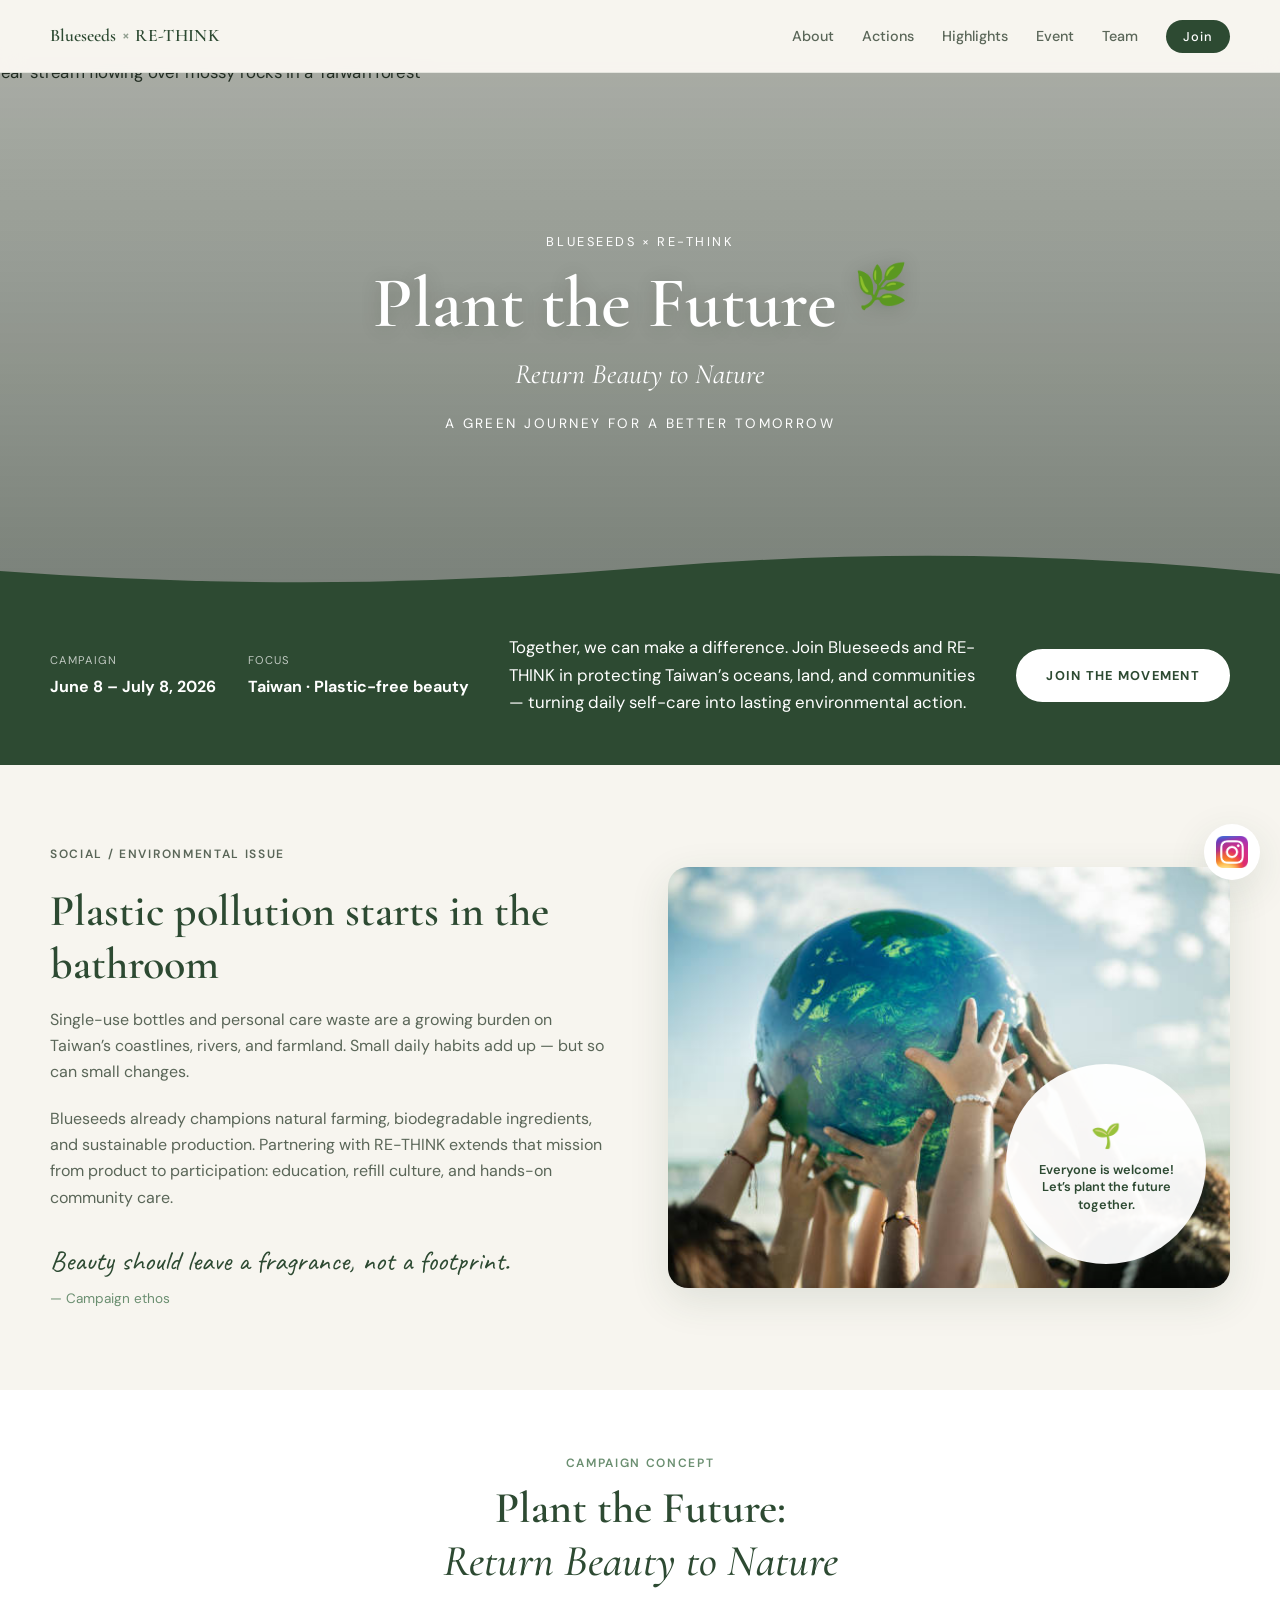
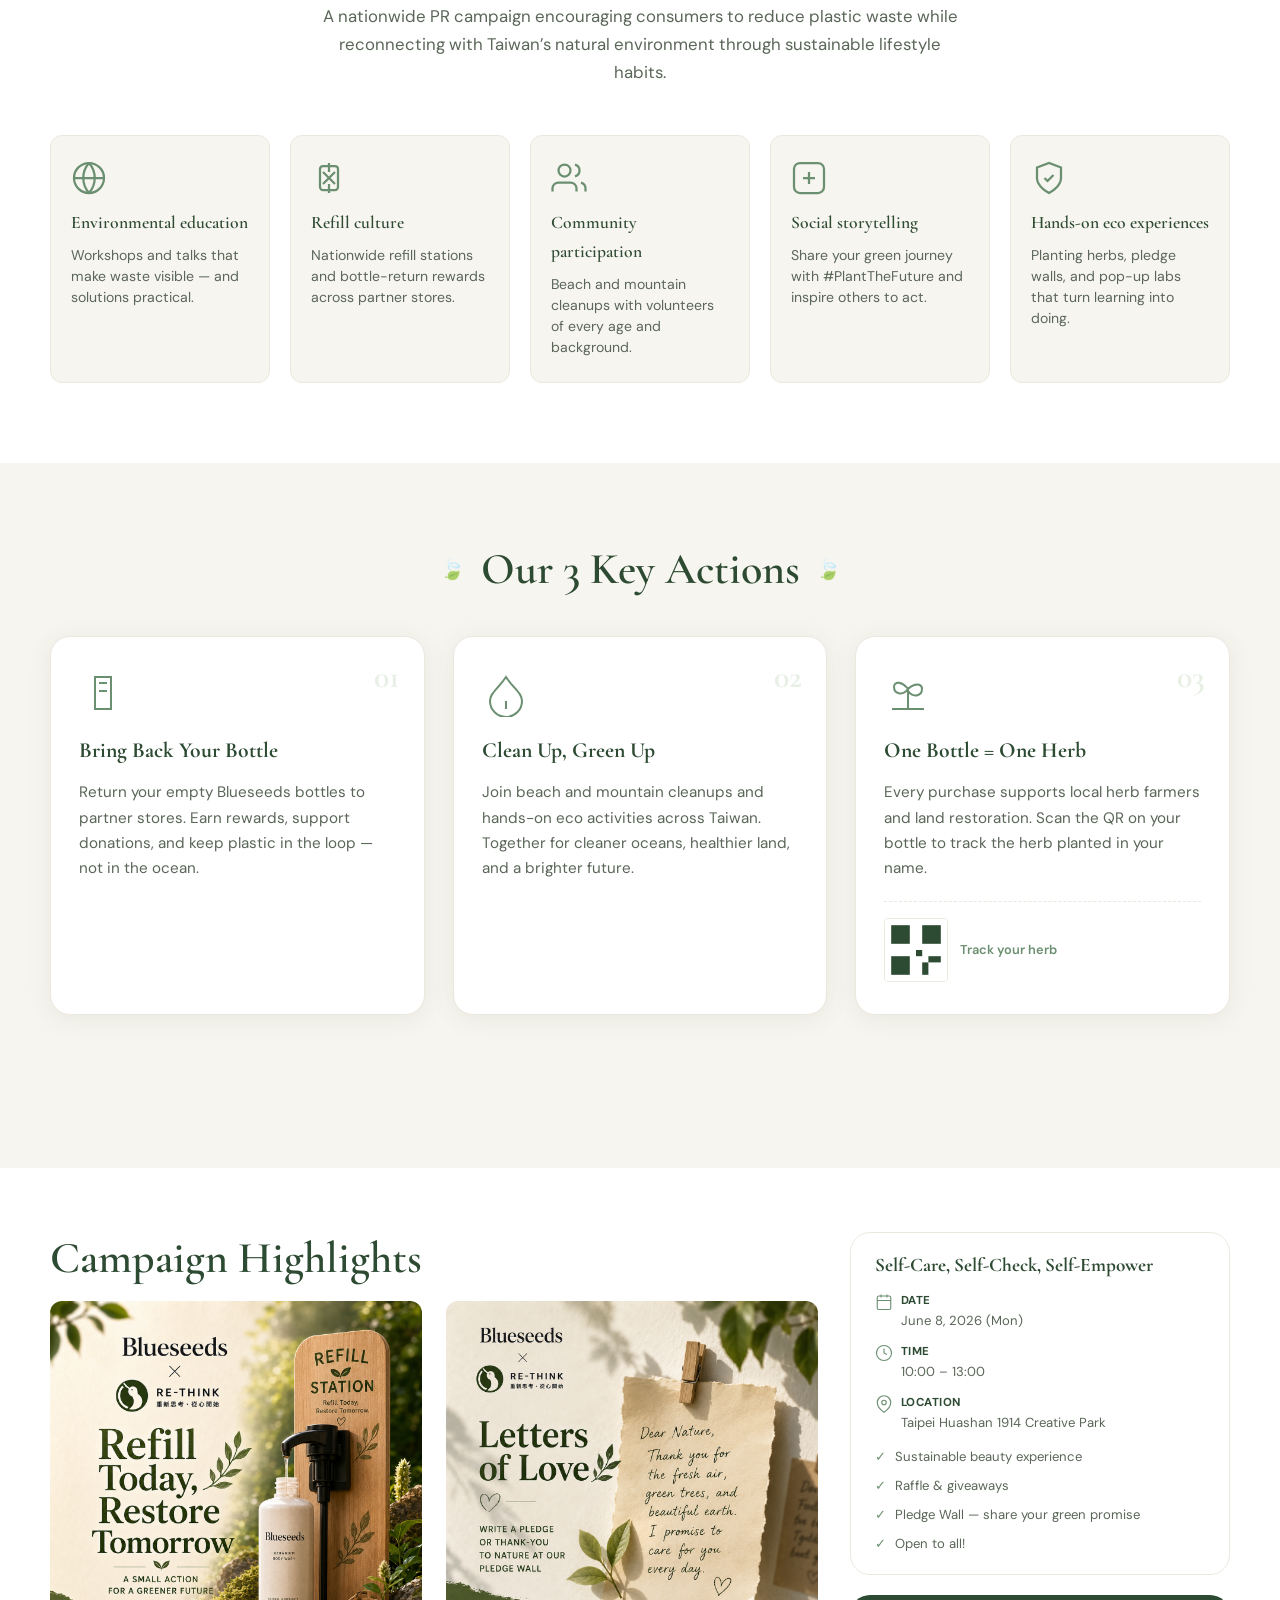
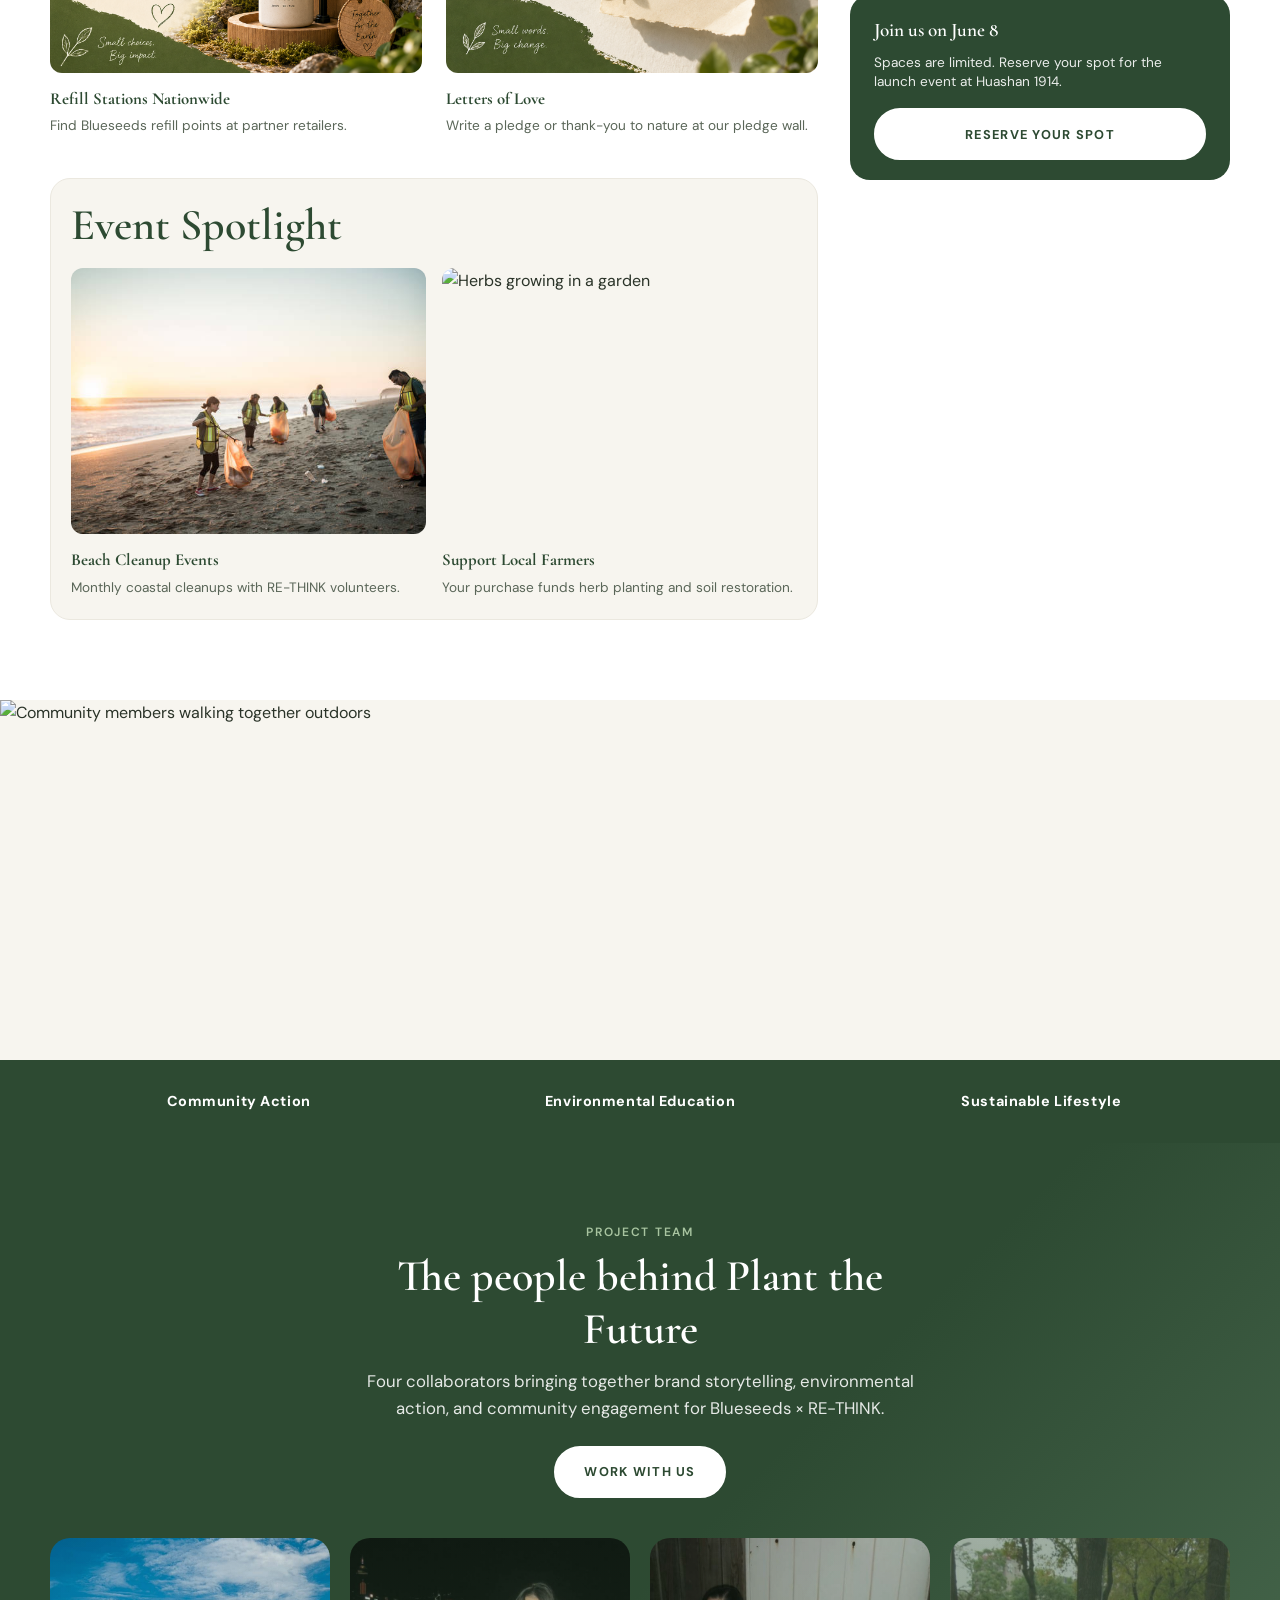
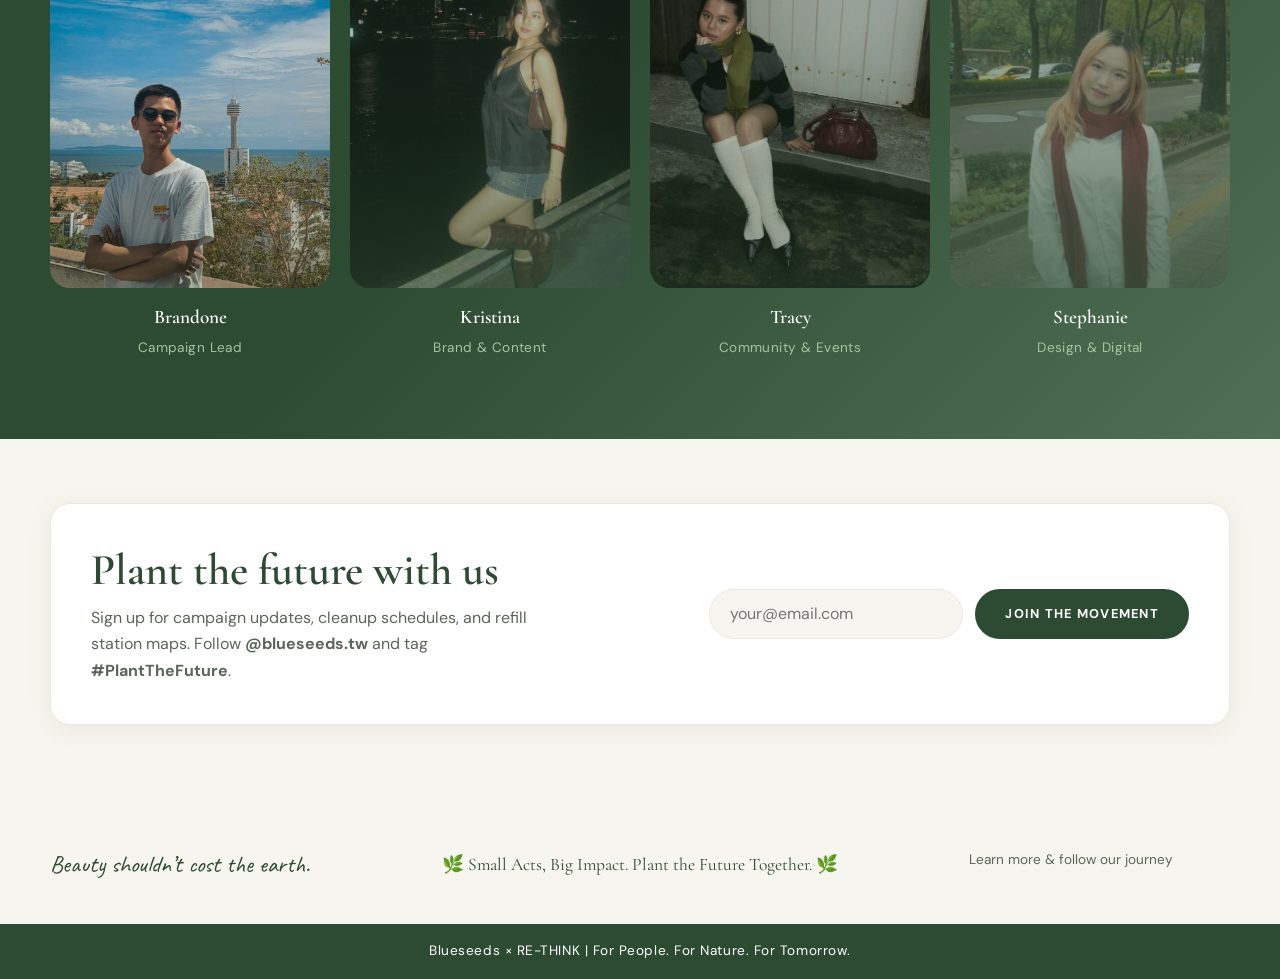
==== commit 1e63fde0: "Update Rethink project files" ====
--- a/index.html
+++ b/index.html
@@ -387,7 +387,7 @@
           </li>
           <li class="team__member">
             <div class="team__photo">
-              <img src="images/Stephanie .jpg" alt="Stephanie " width="400" height="500" loading="lazy" />
+              <img src="images/stephanie.jpg" alt="Stephanie " width="400" height="500" loading="lazy" />
               <div class="team__overlay" aria-hidden="true"></div>
             </div>
             <div class="team__info">
@@ -435,6 +435,16 @@
     </div>
   </footer>
 
+  <a
+    class="instagram-float"
+    href="https://www.instagram.com/blueseeds.rethink?igsh=dG1nYXVlamhiNjkw"
+    target="_blank"
+    rel="noopener noreferrer"
+    aria-label="Follow Blueseeds × RE-THINK on Instagram"
+  >
+    <img src="images/ig.png" alt="" width="52" height="52" />
+  </a>
+
   <script src="script.js"></script>
 </body>
 </html>
--- a/styles.css
+++ b/styles.css
@@ -20,6 +20,8 @@
   --font-script: "Caveat", cursive;
   --max-width: 1180px;
   --header-h: 72px;
+  --ease-out: cubic-bezier(0.22, 1, 0.36, 1);
+  --reveal-duration: 0.75s;
 }
 
 *,
@@ -224,6 +226,11 @@
   color: var(--green-deep);
 }
 
+.nav__menu a.is-active {
+  color: var(--green-deep);
+  font-weight: 600;
+}
+
 .nav__cta {
   padding: 0.5rem 1.1rem !important;
   background: var(--green-deep) !important;
@@ -1377,3 +1384,175 @@
     gap: 1rem;
   }
 }
+
+/* Instagram float */
+.instagram-float {
+  position: fixed;
+  right: 1.25rem;
+  bottom: 1.25rem;
+  z-index: 90;
+  display: flex;
+  align-items: center;
+  justify-content: center;
+  width: 3.5rem;
+  height: 3.5rem;
+  border-radius: 50%;
+  background: var(--white);
+  box-shadow: var(--shadow-lg);
+  transition: transform 0.25s var(--ease-out), box-shadow 0.25s ease;
+}
+
+.instagram-float img {
+  width: 2rem;
+  height: 2rem;
+  object-fit: contain;
+}
+
+.instagram-float:hover {
+  transform: scale(1.08) translateY(-2px);
+  box-shadow: 0 14px 36px rgba(45, 74, 50, 0.2);
+}
+
+.instagram-float:focus-visible {
+  outline: 2px solid var(--green-sage);
+  outline-offset: 3px;
+}
+
+/* Animations */
+.site-header {
+  transition: box-shadow 0.3s ease, background 0.3s ease;
+}
+
+.site-header.is-scrolled {
+  box-shadow: var(--shadow);
+}
+
+.hero__visual img {
+  transition: transform 0.1s linear;
+  will-change: transform;
+}
+
+.hero__overlay > * {
+  opacity: 0;
+  transform: translateY(20px);
+}
+
+.hero.is-ready .hero__overlay > * {
+  opacity: 1;
+  transform: translateY(0);
+  transition: opacity 0.8s var(--ease-out), transform 0.8s var(--ease-out);
+}
+
+.hero.is-ready .hero__eyebrow { transition-delay: 0.1s; }
+.hero.is-ready .hero__title { transition-delay: 0.25s; }
+.hero.is-ready .hero__tagline { transition-delay: 0.4s; }
+.hero.is-ready .hero__sub { transition-delay: 0.55s; }
+
+.hero__panel-inner > * {
+  opacity: 0;
+  transform: translateY(16px);
+}
+
+.hero.is-ready .hero__panel-inner > * {
+  opacity: 1;
+  transform: translateY(0);
+  transition: opacity 0.7s var(--ease-out), transform 0.7s var(--ease-out);
+}
+
+.hero.is-ready .hero__stats { transition-delay: 0.65s; }
+.hero.is-ready .hero__lead { transition-delay: 0.8s; }
+.hero.is-ready .hero__panel .btn { transition-delay: 0.95s; }
+
+.reveal {
+  opacity: 0;
+  transform: translateY(28px);
+  transition:
+    opacity var(--reveal-duration) var(--ease-out),
+    transform var(--reveal-duration) var(--ease-out);
+}
+
+.reveal--left {
+  transform: translateX(-28px);
+}
+
+.reveal--right {
+  transform: translateX(28px);
+}
+
+.reveal--scale {
+  transform: scale(0.96);
+}
+
+.reveal.is-visible {
+  opacity: 1;
+  transform: translate(0) scale(1);
+}
+
+.reveal-group.is-visible .reveal {
+  opacity: 1;
+  transform: translate(0) scale(1);
+}
+
+.actions__leaf {
+  display: inline-block;
+  animation: leaf-float 5s ease-in-out infinite;
+}
+
+.actions__leaf--right {
+  animation-delay: 1.2s;
+}
+
+@keyframes leaf-float {
+  0%,
+  100% {
+    transform: translateY(0) rotate(0deg);
+  }
+  50% {
+    transform: translateY(-8px) rotate(8deg);
+  }
+}
+
+.btn {
+  transition:
+    background 0.2s,
+    color 0.2s,
+    transform 0.2s var(--ease-out),
+    box-shadow 0.2s;
+}
+
+.pillar,
+.action-card,
+.highlight,
+.team__member {
+  transition: transform 0.35s var(--ease-out), box-shadow 0.35s ease;
+}
+
+.pillar:hover,
+.action-card:hover,
+.highlight:hover {
+  transform: translateY(-4px);
+}
+
+@media (prefers-reduced-motion: reduce) {
+  .hero__overlay > *,
+  .hero__panel-inner > *,
+  .reveal {
+    opacity: 1;
+    transform: none;
+    transition: none;
+  }
+
+  .hero__visual img {
+    transform: none !important;
+  }
+
+  .actions__leaf {
+    animation: none;
+  }
+
+  .pillar:hover,
+  .action-card:hover,
+  .highlight:hover {
+    transform: none;
+  }
+}
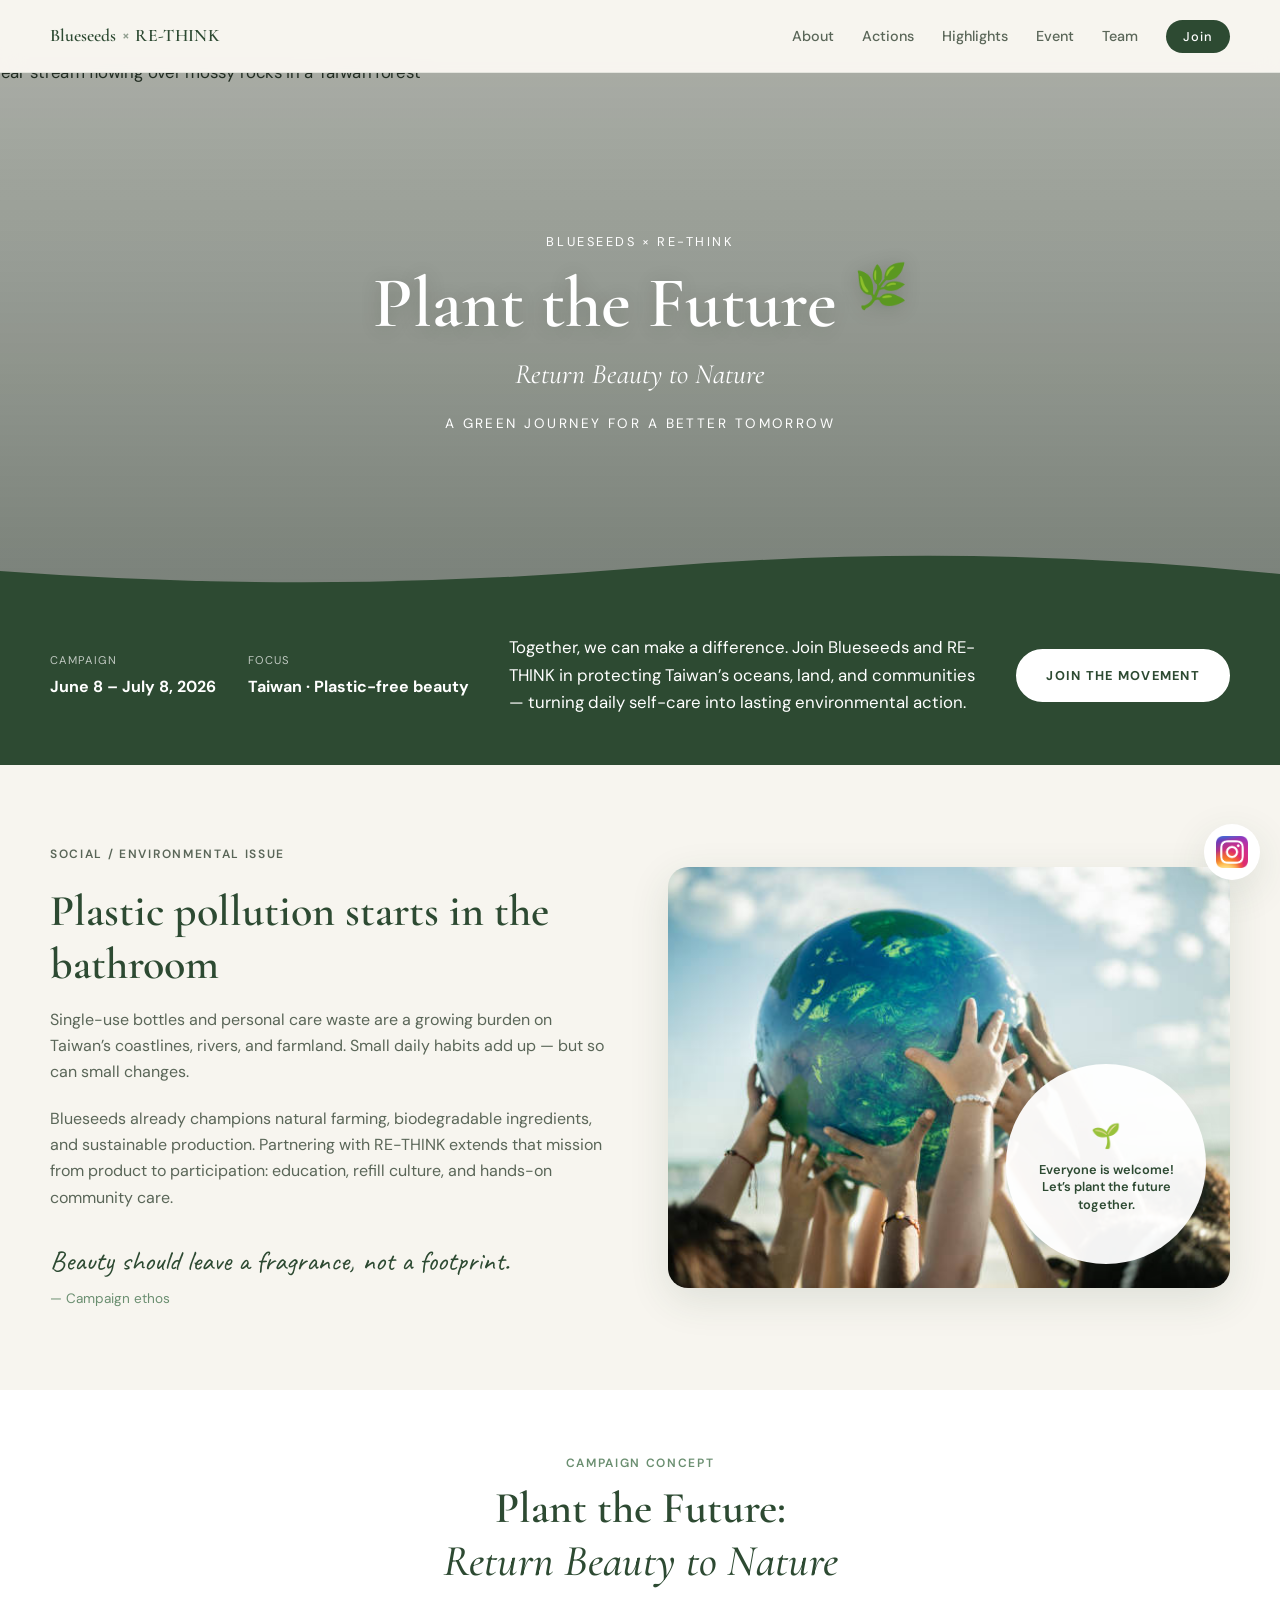
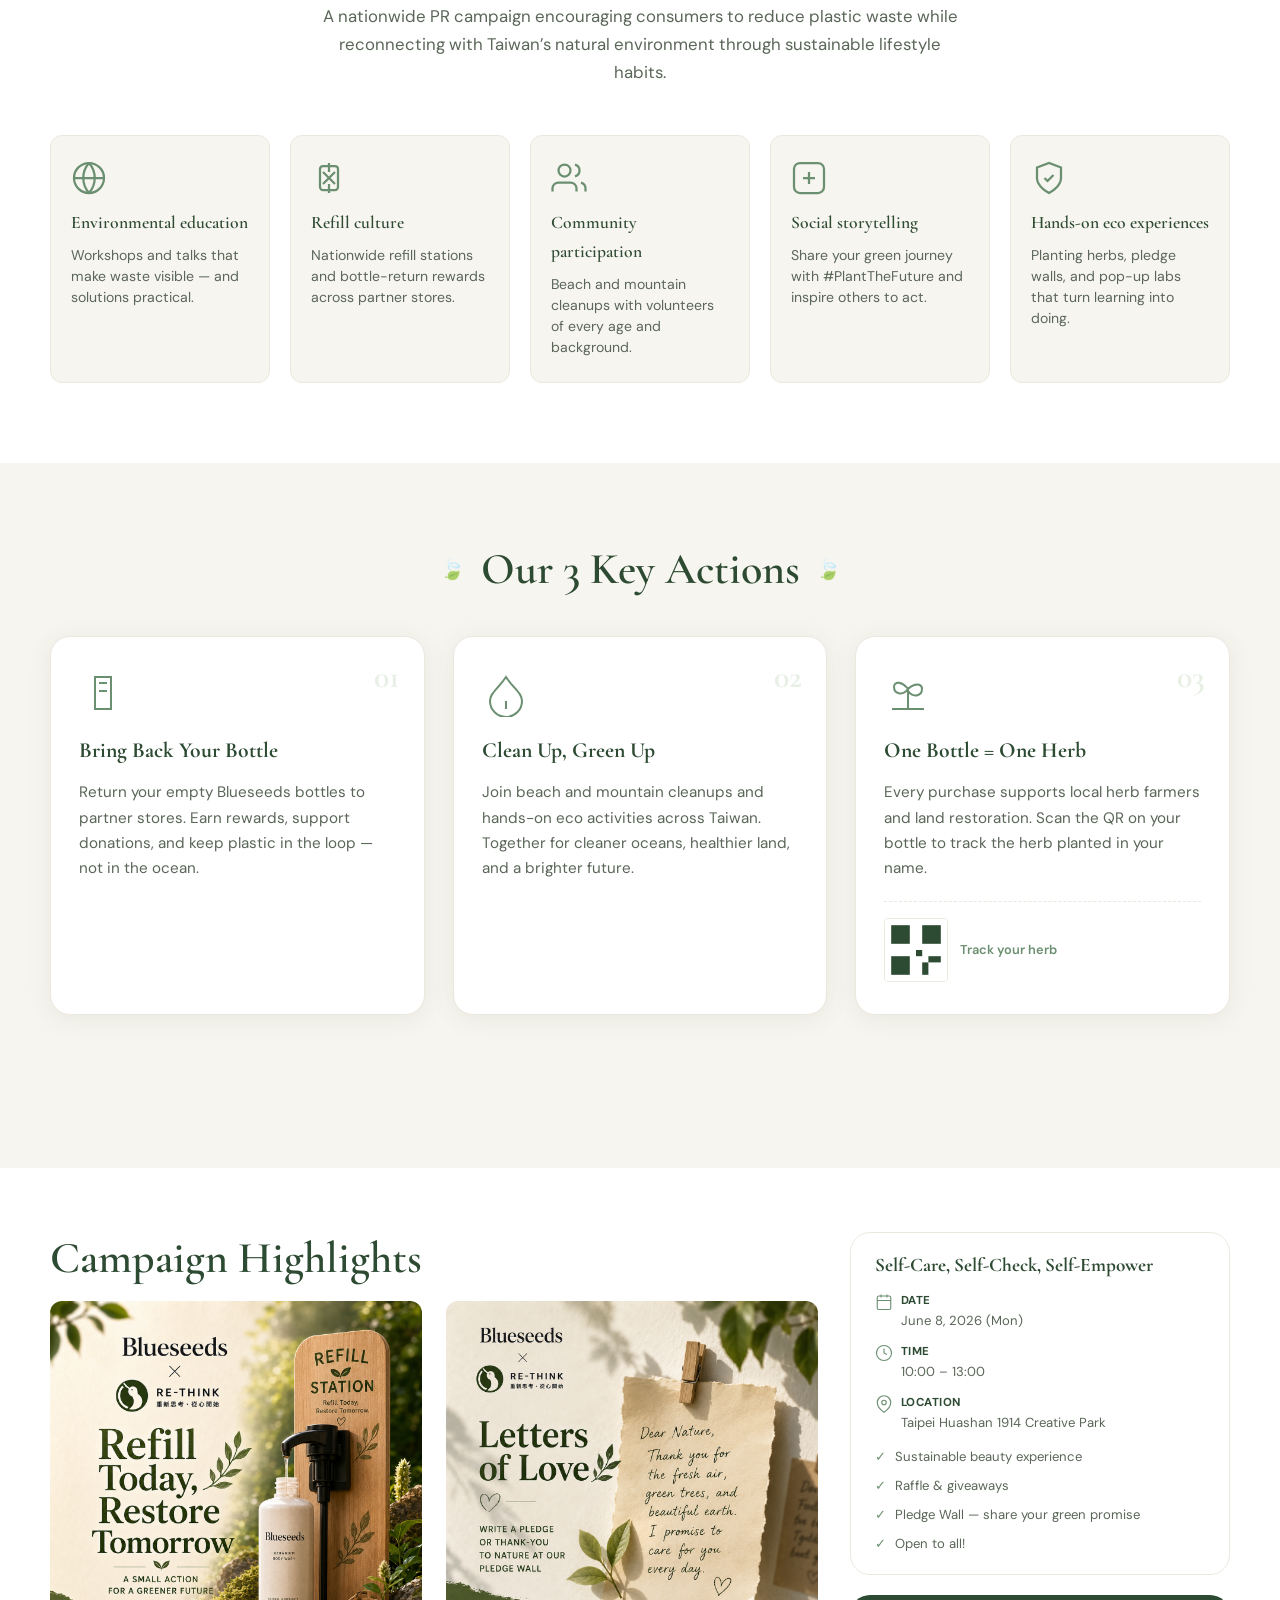
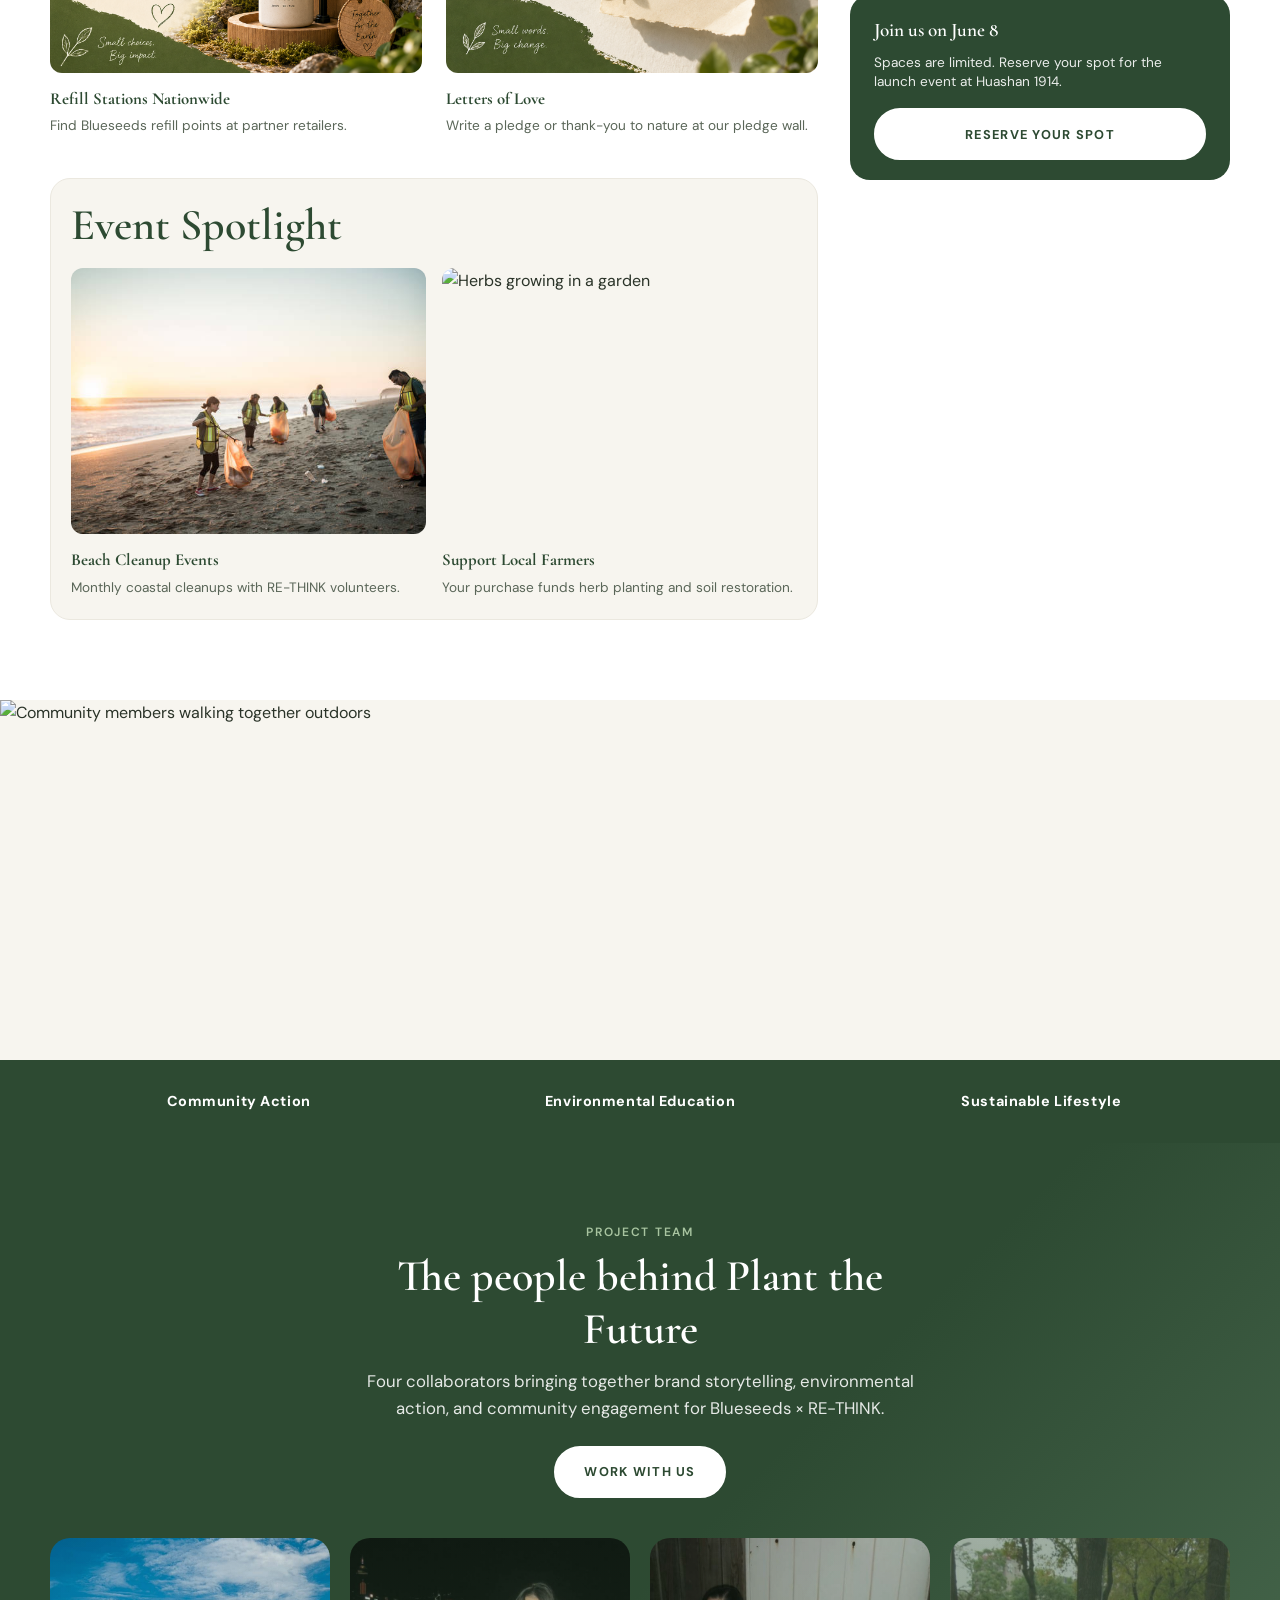
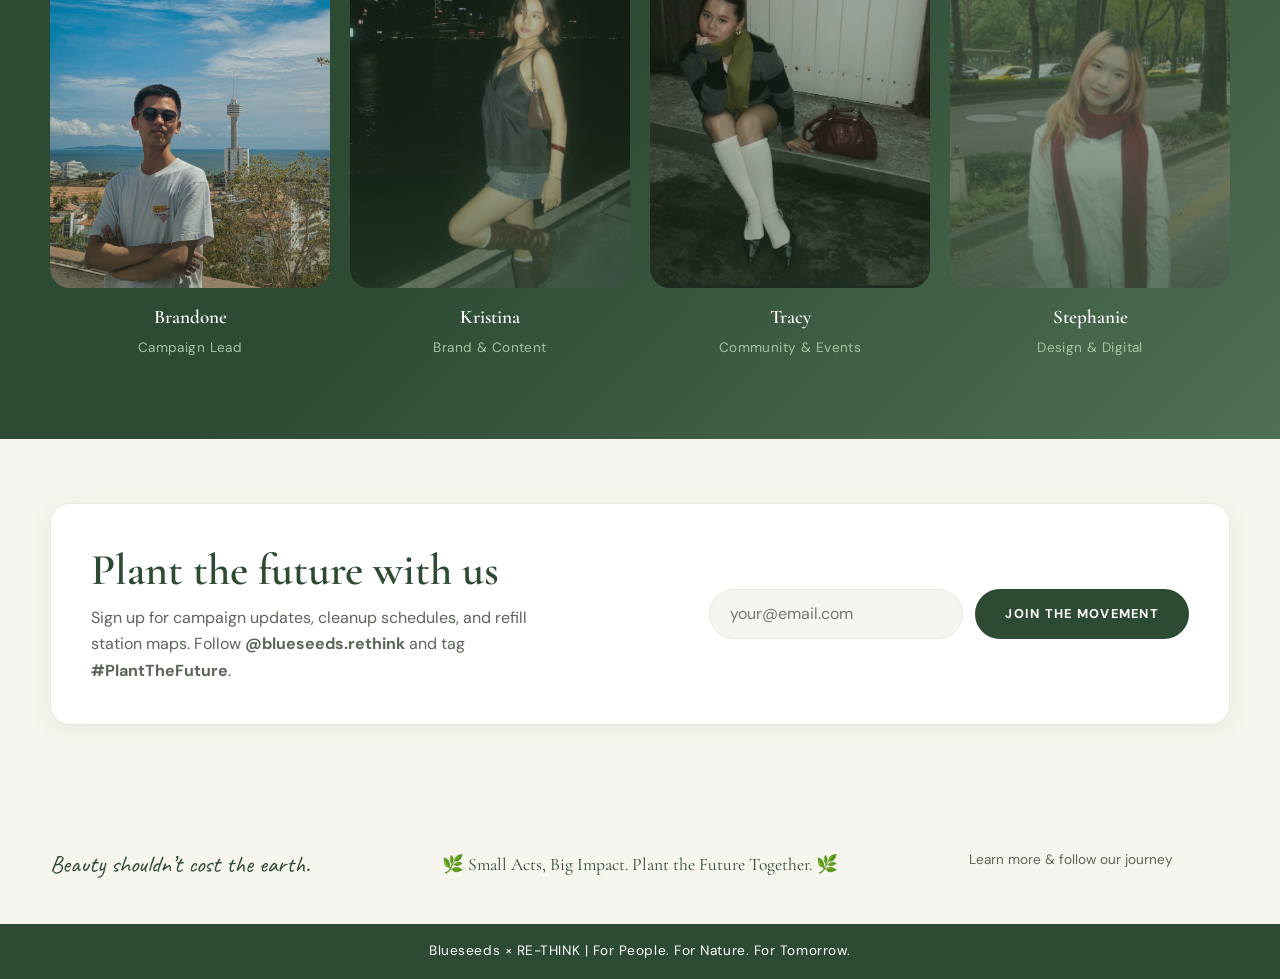
==== commit 5274c85a: "Update index.html" ====
--- a/index.html
+++ b/index.html
@@ -406,7 +406,7 @@
           <h2 id="join-title" class="section-title">Plant the future with us</h2>
           <p>
             Sign up for campaign updates, cleanup schedules, and refill station maps.
-            Follow <strong>@blueseeds.tw</strong> and tag <strong>#PlantTheFuture</strong>.
+            Follow <strong>@blueseeds.rethink</strong> and tag <strong>#PlantTheFuture</strong>.
           </p>
         </div>
         <form class="join__form" action="#" method="post">
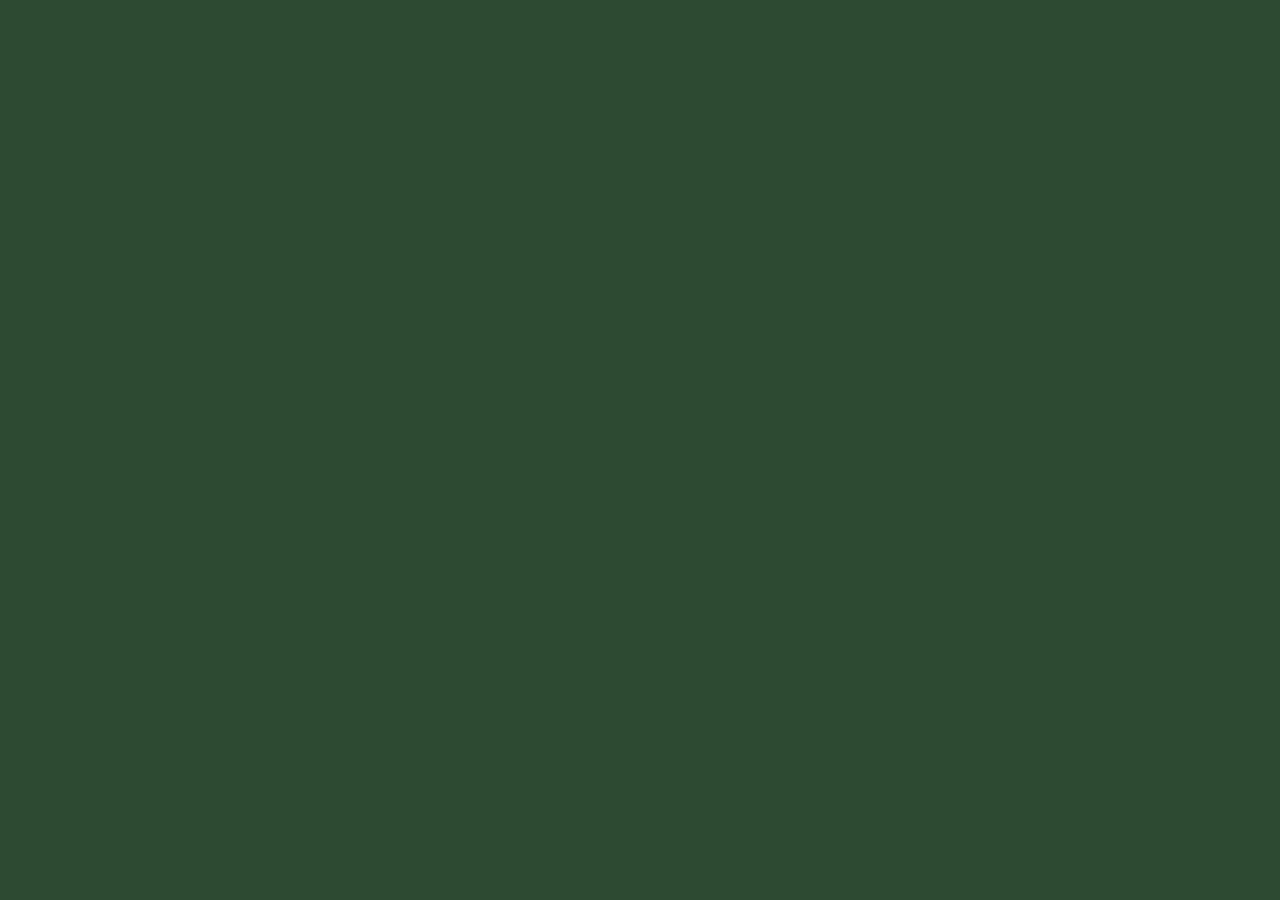
==== commit dafce9a1: "Update index.html and styles for site improvements" ====
--- a/index.html
+++ b/index.html
@@ -3,447 +3,36 @@
 <head>
   <meta charset="UTF-8" />
   <meta name="viewport" content="width=device-width, initial-scale=1.0" />
-  <meta name="description" content="Blueseeds × RE-THINK" />
-  <title>Blueseeds × RE-THINK</title>  
+  <meta name="description" content="Blueseeds × RE-THINK — Plant the Future" />
+  <title>Blueseeds × RE-THINK</title>
   <link rel="icon" href="images/logo.png" type="image/png" />
   <link rel="apple-touch-icon" href="images/logo.png" />
   <link rel="preconnect" href="https://fonts.googleapis.com" />
   <link rel="preconnect" href="https://fonts.gstatic.com" crossorigin />
-  <link href="https://fonts.googleapis.com/css2?family=Caveat:wght@500;600&family=Cormorant+Garamond:ital,wght@0,500;0,600;0,700;1,500&family=DM+Sans:ital,opsz,wght@0,9..40,400;0,9..40,500;0,9..40,600;0,9..40,700;1,9..40,400&display=swap" rel="stylesheet" />
+  <link href="https://fonts.googleapis.com/css2?family=DM+Sans:opsz,wght@9..40,400;9..40,600;9..40,700&display=swap" rel="stylesheet" />
   <link rel="stylesheet" href="styles.css" />
 </head>
-<body>
-  <a class="skip-link" href="#main">Skip to content</a>
-
-  <header class="site-header" id="top">
-    <nav class="nav" aria-label="Main">
-      <a class="nav__brand" href="#top">
-        <span class="nav__brand-text">Blueseeds</span>
-        <span class="nav__brand-x" aria-hidden="true">×</span>
-        <span class="nav__brand-text nav__brand-text--rethink">RE-THINK</span>
-      </a>
-      <button class="nav__toggle" type="button" aria-expanded="false" aria-controls="nav-menu" aria-label="Open menu">
-        <span></span><span></span><span></span>
-      </button>
-      <ul class="nav__menu" id="nav-menu">
-        <li><a href="#about">About</a></li>
-        <li><a href="#actions">Actions</a></li>
-        <li><a href="#highlights">Highlights</a></li>
-        <li><a href="#event">Event</a></li>
-        <li><a href="#team">Team</a></li>
-        <li><a class="nav__cta" href="#join">Join</a></li>
-      </ul>
-    </nav>
-  </header>
+<body class="intro-page">
+  <div id="page-transition-overlay" class="page-transition-overlay" aria-hidden="true"></div>
 
   <main id="main">
-    <!-- Hero -->
-    <section class="hero" aria-labelledby="hero-title">
-      <div class="hero__visual">
-        <img
-          src="images/tree.jpg"
-          alt="Clear stream flowing over mossy rocks in a Taiwan forest"
-          width="1600"
-          height="900"
-          fetchpriority="high"
-        />
-        <div class="hero__overlay">
-          <p class="hero__eyebrow">Blueseeds × RE-THINK</p>
-          <h1 id="hero-title" class="hero__title">
-            Plant the Future
-            <span class="hero__leaf" aria-hidden="true">🌿</span>
-          </h1>
-          <p class="hero__tagline">Return Beauty to Nature</p>
-          <p class="hero__sub">A green journey for a better tomorrow</p>
-        </div>
-        <svg class="hero__tear" viewBox="0 0 1440 80" preserveAspectRatio="none" aria-hidden="true">
-          <path fill="var(--green-deep)" d="M0,40 Q360,80 720,35 T1440,45 L1440,80 L0,80 Z"/>
-        </svg>
-      </div>
-
-      <div class="hero__panel">
-        <div class="container hero__panel-inner">
-          <div class="hero__stats">
-            <div>
-              <span class="hero__stat-label">Campaign</span>
-              <strong>June 8 – July 8, 2026</strong>
-            </div>
-            <div>
-              <span class="hero__stat-label">Focus</span>
-              <strong>Taiwan · Plastic-free beauty</strong>
-            </div>
-          </div>
-          <p class="hero__lead">
-            Together, we can make a difference. Join Blueseeds and RE-THINK in protecting Taiwan’s
-            oceans, land, and communities — turning daily self-care into lasting environmental action.
-          </p>
-          <a class="btn btn--primary" href="#join">Join the movement</a>
-        </div>
-      </div>
-    </section>
-
-    <!-- Issue & alignment -->
-    <section class="issue" id="about" aria-labelledby="issue-title">
-      <div class="container issue__grid">
-        <div class="issue__copy">
-          <p class="section-eyebrow">Social / Environmental Issue</p>
-          <h2 id="issue-title" class="section-title">Plastic pollution starts in the bathroom</h2>
-          <p>
-            Single-use bottles and personal care waste are a growing burden on Taiwan’s coastlines,
-            rivers, and farmland. Small daily habits add up — but so can small changes.
-          </p>
-          <p>
-            Blueseeds already champions natural farming, biodegradable ingredients, and
-            sustainable production. Partnering with RE-THINK extends that mission from product
-            to participation: education, refill culture, and hands-on community care.
-          </p>
-          <blockquote class="issue__quote">
-            <p>Beauty should leave a fragrance, not a footprint.</p>
-            <cite>— Campaign ethos</cite>
-          </blockquote>
-        </div>
-        <div class="issue__visual">
-          <img
-            src="images/earth.jpg"
-            width="800"
-            height="600"
-            loading="lazy"
-          />
-          <div class="issue__badge">
-            <span class="issue__badge-icon" aria-hidden="true">🌱</span>
-            <p>Everyone is welcome!<br />Let’s plant the future together.</p>
-          </div>
-        </div>
-      </div>
-    </section>
-
-    <!-- Campaign concept -->
-    <section class="concept" aria-labelledby="concept-title">
-      <div class="container">
-        <header class="concept__header">
-          <p class="section-eyebrow">Campaign Concept</p>
-          <h2 id="concept-title" class="section-title section-title--center">
-            Plant the Future:<br />
-            <em>Return Beauty to Nature</em>
-          </h2>
-          <p class="concept__intro">
-            A nationwide PR campaign encouraging consumers to reduce plastic waste while
-            reconnecting with Taiwan’s natural environment through sustainable lifestyle habits.
-          </p>
-        </header>
-        <ul class="pillars">
-          <li class="pillar">
-            <span class="pillar__icon" aria-hidden="true">
-              <svg viewBox="0 0 24 24" fill="none" stroke="currentColor" stroke-width="1.5"><circle cx="12" cy="12" r="10"/><path d="M2 12h20M12 2a15 15 0 0 1 0 20M12 2a15 15 0 0 0 0 20"/></svg>
-            </span>
-            <h3>Environmental education</h3>
-            <p>Workshops and talks that make waste visible — and solutions practical.</p>
-          </li>
-          <li class="pillar">
-            <span class="pillar__icon" aria-hidden="true">
-              <svg viewBox="0 0 24 24" fill="none" stroke="currentColor" stroke-width="1.5"><path d="M12 2v6m0 8v6M8 8l4 4 4-4M8 16l4-4 4 4"/><rect x="6" y="4" width="12" height="16" rx="2"/></svg>
-            </span>
-            <h3>Refill culture</h3>
-            <p>Nationwide refill stations and bottle-return rewards across partner stores.</p>
-          </li>
-          <li class="pillar">
-            <span class="pillar__icon" aria-hidden="true">
-              <svg viewBox="0 0 24 24" fill="none" stroke="currentColor" stroke-width="1.5"><path d="M17 21v-2a4 4 0 0 0-4-4H5a4 4 0 0 0-4 4v2"/><circle cx="9" cy="7" r="4"/><path d="M23 21v-2a4 4 0 0 0-3-3.87M16 3.13a4 4 0 0 1 0 7.75"/></svg>
-            </span>
-            <h3>Community participation</h3>
-            <p>Beach and mountain cleanups with volunteers of every age and background.</p>
-          </li>
-          <li class="pillar">
-            <span class="pillar__icon" aria-hidden="true">
-              <svg viewBox="0 0 24 24" fill="none" stroke="currentColor" stroke-width="1.5"><rect x="2" y="2" width="20" height="20" rx="4"/><path d="M8 12h8M12 8v8"/></svg>
-            </span>
-            <h3>Social storytelling</h3>
-            <p>Share your green journey with #PlantTheFuture and inspire others to act.</p>
-          </li>
-          <li class="pillar">
-            <span class="pillar__icon" aria-hidden="true">
-              <svg viewBox="0 0 24 24" fill="none" stroke="currentColor" stroke-width="1.5"><path d="M12 22s8-4 8-10V5l-8-3-8 3v7c0 6 8 10 8 10z"/><path d="M9 12l2 2 4-4"/></svg>
-            </span>
-            <h3>Hands-on eco experiences</h3>
-            <p>Planting herbs, pledge walls, and pop-up labs that turn learning into doing.</p>
-          </li>
-        </ul>
-      </div>
-    </section>
-
-    <!-- 3 Key Actions -->
-    <section class="actions" id="actions" aria-labelledby="actions-title">
-      <div class="container">
-        <header class="actions__header">
-          <span class="actions__leaf" aria-hidden="true">🍃</span>
-          <h2 id="actions-title" class="section-title section-title--center">Our 3 Key Actions</h2>
-          <span class="actions__leaf actions__leaf--right" aria-hidden="true">🍃</span>
-        </header>
-        <div class="actions__grid">
-          <article class="action-card">
-            <div class="action-card__icon" aria-hidden="true">
-              <svg viewBox="0 0 48 48" fill="none" stroke="currentColor" stroke-width="2"><path d="M16 8h16v32H16z"/><path d="M20 14h8M20 22h8"/></svg>
-            </div>
-            <span class="action-card__num">01</span>
-            <h3>Bring Back Your Bottle</h3>
-            <p>
-              Return your empty Blueseeds bottles to partner stores. Earn rewards, support
-              donations, and keep plastic in the loop — not in the ocean.
-            </p>
-          </article>
-          <article class="action-card">
-            <div class="action-card__icon" aria-hidden="true">
-              <svg viewBox="0 0 48 48" fill="none" stroke="currentColor" stroke-width="2"><path d="M24 8c-8 12-16 16-16 24a16 16 0 0 0 32 0c0-8-8-12-16-24z"/><path d="M24 32v8"/></svg>
-            </div>
-            <span class="action-card__num">02</span>
-            <h3>Clean Up, Green Up</h3>
-            <p>
-              Join beach and mountain cleanups and hands-on eco activities across Taiwan.
-              Together for cleaner oceans, healthier land, and a brighter future.
-            </p>
-          </article>
-          <article class="action-card">
-            <div class="action-card__icon" aria-hidden="true">
-              <svg viewBox="0 0 48 48" fill="none" stroke="currentColor" stroke-width="2"><path d="M24 40V20M24 20c-6-8-14-8-14-2s8 10 14 2M24 20c6-6 14-6 14 0s-8 10-14 2"/><path d="M8 40h32"/></svg>
-            </div>
-            <span class="action-card__num">03</span>
-            <h3>One Bottle = One Herb</h3>
-            <p>
-              Every purchase supports local herb farmers and land restoration. Scan the QR
-              on your bottle to track the herb planted in your name.
-            </p>
-            <div class="action-card__qr" aria-label="QR code placeholder for herb tracking">
-              <svg viewBox="0 0 80 80" aria-hidden="true">
-                <rect width="80" height="80" fill="#fff"/>
-                <rect x="8" y="8" width="24" height="24" fill="#2d4a32"/>
-                <rect x="48" y="8" width="24" height="24" fill="#2d4a32"/>
-                <rect x="8" y="48" width="24" height="24" fill="#2d4a32"/>
-                <rect x="40" y="40" width="8" height="8" fill="#2d4a32"/>
-                <rect x="56" y="48" width="16" height="8" fill="#2d4a32"/>
-                <rect x="48" y="56" width="8" height="16" fill="#2d4a32"/>
-              </svg>
-              <span>Track your herb</span>
-            </div>
-          </article>
-        </div>
-        <p class="actions__cta-text">Let’s turn daily choices into lasting change.</p>
-      </div>
-    </section>
-
-    <!-- Highlights + Event -->
-    <section class="highlights" id="highlights" aria-labelledby="highlights-title">
-      <div class="container highlights__layout">
-        <div class="highlights__content">
-          <div class="highlights__main">
-            <h2 id="highlights-title" class="section-title">Campaign Highlights</h2>
-            <div class="highlights__grid highlights__grid--two">
-              <figure class="highlight">
-                <img src="images/refill.png" alt="Refill station with natural products" width="400" height="400" loading="lazy" />
-                <figcaption>
-                  <strong>Refill Stations Nationwide</strong>
-                  <span>Find Blueseeds refill points at partner retailers.</span>
-                </figcaption>
-              </figure>
-              <figure class="highlight">
-                <img src="images/letter.png" alt="Handwritten note on paper" width="400" height="400" loading="lazy" />
-                <figcaption>
-                  <strong>Letters of Love</strong>
-                  <span>Write a pledge or thank-you to nature at our pledge wall.</span>
-                </figcaption>
-              </figure>
-            </div>
-          </div>
-
-          <aside class="event-spotlight" id="event" aria-labelledby="event-spotlight-title">
-            <h2 id="event-spotlight-title" class="section-title">Event Spotlight</h2>
-            <div class="event-spotlight__grid">
-              <figure class="highlight">
-                <img src="images/beach.jpg" alt="Beach cleanup volunteers" width="400" height="400" loading="lazy" />
-                <figcaption>
-                  <strong>Beach Cleanup Events</strong>
-                  <span>Monthly coastal cleanups with RE-THINK volunteers.</span>
-                </figcaption>
-              </figure>
-              <figure class="highlight">
-                <img src="https://images.unsplash.com/photo-1416879595882-3373a0480b5b?w=400&q=80" alt="Herbs growing in a garden" width="400" height="400" loading="lazy" />
-                <figcaption>
-                  <strong>Support Local Farmers</strong>
-                  <span>Your purchase funds herb planting and soil restoration.</span>
-                </figcaption>
-              </figure>
-            </div>
-          </aside>
-        </div>
-
-        <div class="highlights__aside">
-          <aside class="event-details" aria-labelledby="event-title">
-            <h3 id="event-title">Self-Care, Self-Check, Self-Empower</h3>
-            <div class="event-details__body">
-              <ul class="event-details__meta">
-                <li>
-                  <svg viewBox="0 0 24 24" fill="none" stroke="currentColor" stroke-width="1.5" aria-hidden="true"><rect x="3" y="4" width="18" height="18" rx="2"/><path d="M16 2v4M8 2v4M3 10h18"/></svg>
-                  <span><strong>Date</strong> June 8, 2026 (Mon)</span>
-                </li>
-                <li>
-                  <svg viewBox="0 0 24 24" fill="none" stroke="currentColor" stroke-width="1.5" aria-hidden="true"><circle cx="12" cy="12" r="10"/><path d="M12 6v6l4 2"/></svg>
-                  <span><strong>Time</strong> 10:00 – 13:00</span>
-                </li>
-                <li>
-                  <svg viewBox="0 0 24 24" fill="none" stroke="currentColor" stroke-width="1.5" aria-hidden="true"><path d="M21 10c0 7-9 13-9 13s-9-6-9-13a9 9 0 0 1 18 0z"/><circle cx="12" cy="10" r="3"/></svg>
-                  <span><strong>Location</strong> Taipei Huashan 1914 Creative Park</span>
-                </li>
-              </ul>
-              <ul class="event-details__checks">
-                <li>Sustainable beauty experience</li>
-                <li>Raffle &amp; giveaways</li>
-                <li>Pledge Wall — share your green promise</li>
-                <li>Open to all!</li>
-              </ul>
-            </div>
-          </aside>
-
-          <aside class="event-reserve" aria-labelledby="event-reserve-title">
-            <div class="event-reserve__content">
-              <h3 id="event-reserve-title" class="event-reserve__title">Join us on June 8</h3>
-              <p class="event-reserve__text">Spaces are limited. Reserve your spot for the launch event at Huashan 1914.</p>
-            </div>
-            <a class="btn btn--primary" href="#join">Reserve your spot</a>
-          </aside>
-        </div>
-      </div>
-    </section>
-
-    <!-- Together CTA -->
-    <section class="together" aria-labelledby="together-title">
-      <div class="together__visual">
-        <img
-          src="https://images.unsplash.com/photo-1529156069898-49953e39b3ac?w=1400&q=80"
-          alt="Community members walking together outdoors"
-          width="1400"
-          height="500"
-          loading="lazy"
-        />
-        <div class="together__overlay">
-          <h2 id="together-title" class="together__headline">Together, we can make a difference</h2>
-          <p>Join Blueseeds × RE-THINK in protecting our beautiful Taiwan.</p>
-        </div>
-      </div>
-      <div class="together__footer-pillars">
-        <div class="container together__pillars">
-          <div>
-            <strong>Community Action</strong>
-          </div>
-          <div>
-            <strong>Environmental Education</strong>
-          </div>
-          <div>
-            <strong>Sustainable Lifestyle</strong>
-          </div>
-        </div>
-      </div>
-    </section>
-
-    <!-- Team -->
-    <section class="team" id="team" aria-labelledby="team-title">
-      <div class="container team__inner">
-        <div class="team__header">
-          <p class="section-eyebrow">Project Team</p>
-          <h2 id="team-title" class="section-title">The people behind Plant the Future</h2>
-          <p class="team__intro">
-            Four collaborators bringing together brand storytelling, environmental action, and community engagement for Blueseeds × RE-THINK.
-          </p>
-          <a class="btn btn--primary" href="#join">Work with us</a>
-        </div>
-        <ul class="team__grid">
-          <li class="team__member">
-            <div class="team__photo">
-              <img src="images/brandone.jpg" alt="Brandone" width="400" height="500" loading="lazy" />
-              <div class="team__overlay" aria-hidden="true"></div>
-            </div>
-            <div class="team__info">
-              <h3>Brandone</h3>
-              <p>Campaign Lead</p>
-            </div>
-          </li>
-          <li class="team__member">
-            <div class="team__photo">
-              <img src="images/kristina.jpg" alt="Kristina" width="400" height="500" loading="lazy" />
-              <div class="team__overlay" aria-hidden="true"></div>
-            </div>
-            <div class="team__info">
-              <h3>Kristina</h3>
-              <p>Brand &amp; Content</p>
-            </div>
-          </li>
-          <li class="team__member">
-            <div class="team__photo">
-              <img src="images/tracy.jpg" alt="Tracy" width="400" height="500" loading="lazy" />
-              <div class="team__overlay" aria-hidden="true"></div>
-            </div>
-            <div class="team__info">
-              <h3>Tracy</h3>
-              <p>Community &amp; Events</p>
-            </div>
-          </li>
-          <li class="team__member">
-            <div class="team__photo">
-              <img src="images/stephanie.jpg" alt="Stephanie " width="400" height="500" loading="lazy" />
-              <div class="team__overlay" aria-hidden="true"></div>
-            </div>
-            <div class="team__info">
-              <h3>Stephanie </h3>
-              <p>Design &amp; Digital</p>
-            </div>
-          </li>
-        </ul>
-      </div>
-    </section>
-
-    <!-- Join -->
-    <section class="join" id="join" aria-labelledby="join-title">
-      <div class="container join__inner">
-        <div class="join__copy">
-          <h2 id="join-title" class="section-title">Plant the future with us</h2>
-          <p>
-            Sign up for campaign updates, cleanup schedules, and refill station maps.
-            Follow <strong>@blueseeds.rethink</strong> and tag <strong>#PlantTheFuture</strong>.
-          </p>
-        </div>
-        <form class="join__form" action="#" method="post">
-          <label class="sr-only" for="email">Email</label>
-          <input type="email" id="email" name="email" placeholder="your@email.com" required autocomplete="email" />
-          <button class="btn btn--primary" type="submit">Join the movement</button>
-        </form>
-      </div>
+    <section class="hero hero--fullscreen" aria-label="Plant the Future intro video">
+      <video
+        class="hero__video-full"
+        src="images/video.mp4"
+        autoplay
+        muted
+        playsinline
+        aria-label="Plant the Future campaign video"
+      ></video>
+      <a
+        class="btn btn--primary hero__enter"
+        href="hero.html"
+        aria-hidden="true"
+        tabindex="-1"
+      >Enter site</a>
     </section>
   </main>
-
-  <footer class="site-footer">
-    <div class="container site-footer__upper">
-      <p class="site-footer__quote">Beauty shouldn’t cost the earth.</p>
-      <p class="site-footer__slogan">
-        <span aria-hidden="true">🌿</span>
-        Small Acts, Big Impact. Plant the Future Together.
-        <span aria-hidden="true">🌿</span>
-      </p>
-      <div class="site-footer__social">
-        <p>Learn more &amp; follow our journey</p>
-      </div>
-    </div>
-    <div class="site-footer__bar">
-      <p>Blueseeds × RE-THINK | For People. For Nature. For Tomorrow.</p>
-    </div>
-  </footer>
-
-  <a
-    class="instagram-float"
-    href="https://www.instagram.com/blueseeds.rethink?igsh=dG1nYXVlamhiNjkw"
-    target="_blank"
-    rel="noopener noreferrer"
-    aria-label="Follow Blueseeds × RE-THINK on Instagram"
-  >
-    <img src="images/ig.png" alt="" width="52" height="52" />
-  </a>
 
   <script src="script.js"></script>
 </body>
--- a/styles.css
+++ b/styles.css
@@ -269,6 +269,66 @@
   padding-top: var(--header-h);
 }
 
+.hero--fullscreen {
+  position: relative;
+  height: 100vh;
+  min-height: 100vh;
+  padding-top: 0;
+  overflow: hidden;
+  background: var(--green-deep);
+}
+
+.intro-page {
+  overflow: hidden;
+}
+
+.intro-page .hero--fullscreen {
+  height: 100vh;
+}
+
+.hero__video-full {
+  position: absolute;
+  inset: 0;
+  width: 100%;
+  height: 100%;
+  object-fit: cover;
+  object-position: center;
+}
+
+.hero__enter {
+  position: absolute;
+  left: 50%;
+  bottom: 22%;
+  z-index: 2;
+  transform: translateX(-50%) translateY(16px);
+  background: var(--white);
+  color: var(--green-deep);
+  border-color: var(--white);
+  box-shadow: var(--shadow-lg);
+  opacity: 0;
+  visibility: hidden;
+  pointer-events: none;
+  transition:
+    opacity 0.6s var(--ease-out),
+    visibility 0.6s var(--ease-out),
+    transform 0.6s var(--ease-out),
+    background 0.2s,
+    box-shadow 0.2s;
+}
+
+.hero__enter.is-visible {
+  opacity: 1;
+  visibility: visible;
+  pointer-events: auto;
+  transform: translateX(-50%) translateY(0);
+}
+
+.hero__enter:hover {
+  background: var(--green-pale);
+  border-color: var(--green-pale);
+  color: var(--green-deep);
+}
+
 .hero__visual {
   position: relative;
   min-height: 58vh;
@@ -717,6 +777,13 @@
   aspect-ratio: 1;
   object-fit: cover;
   border-radius: var(--radius);
+  cursor: zoom-in;
+  transition: opacity 0.2s ease, transform 0.2s var(--ease-out);
+}
+
+.highlight img:hover {
+  opacity: 0.92;
+  transform: scale(1.02);
 }
 
 .highlight figcaption {
@@ -1026,6 +1093,7 @@
   height: 100%;
   object-fit: cover;
   display: block;
+  cursor: zoom-in;
   transition: transform 0.4s ease, opacity 0.4s ease;
 }
 
@@ -1418,6 +1486,109 @@
   outline-offset: 3px;
 }
 
+/* Lightbox */
+.lightbox {
+  position: fixed;
+  inset: 0;
+  z-index: 200;
+  display: flex;
+  align-items: center;
+  justify-content: center;
+  padding: 1.5rem;
+  opacity: 0;
+  visibility: hidden;
+  transition: opacity 0.3s ease, visibility 0.3s ease;
+}
+
+.lightbox.is-open {
+  opacity: 1;
+  visibility: visible;
+}
+
+.lightbox[hidden] {
+  display: none;
+}
+
+.lightbox:not([hidden]) {
+  display: flex;
+}
+
+.lightbox__backdrop {
+  position: absolute;
+  inset: 0;
+  border: none;
+  padding: 0;
+  background: rgba(20, 35, 25, 0.88);
+  cursor: pointer;
+}
+
+.lightbox__dialog {
+  position: relative;
+  z-index: 1;
+  max-width: min(920px, 100%);
+  max-height: calc(100vh - 3rem);
+  display: flex;
+  flex-direction: column;
+  align-items: center;
+  transform: scale(0.94) translateY(12px);
+  transition: transform 0.35s var(--ease-out);
+}
+
+.lightbox.is-open .lightbox__dialog {
+  transform: scale(1) translateY(0);
+}
+
+.lightbox__close {
+  position: absolute;
+  top: -0.25rem;
+  right: -0.25rem;
+  z-index: 2;
+  width: 2.5rem;
+  height: 2.5rem;
+  border: none;
+  border-radius: 50%;
+  background: var(--white);
+  color: var(--green-deep);
+  font-size: 1.5rem;
+  line-height: 1;
+  cursor: pointer;
+  box-shadow: var(--shadow);
+  transition: transform 0.2s ease, background 0.2s ease;
+}
+
+.lightbox__close:hover {
+  transform: scale(1.05);
+  background: var(--green-pale);
+}
+
+.lightbox__img {
+  max-width: 100%;
+  max-height: min(75vh, 720px);
+  width: auto;
+  height: auto;
+  object-fit: contain;
+  border-radius: var(--radius-lg);
+  box-shadow: var(--shadow-lg);
+  background: var(--white);
+}
+
+.lightbox__caption {
+  margin: 1rem 0 0;
+  max-width: 36rem;
+  text-align: center;
+  font-size: 0.95rem;
+  line-height: 1.5;
+  color: var(--white);
+}
+
+.lightbox__caption strong {
+  display: block;
+  font-family: var(--font-serif);
+  font-size: 1.2rem;
+  font-weight: 600;
+  margin-bottom: 0.35rem;
+}
+
 /* Animations */
 .site-header {
   transition: box-shadow 0.3s ease, background 0.3s ease;
@@ -1555,4 +1726,28 @@
   .highlight:hover {
     transform: none;
   }
-}
+
+  .page-transition-overlay {
+    transition-duration: 0.15s;
+  }
+}
+
+/* Page transition overlay */
+.page-transition-overlay {
+  position: fixed;
+  inset: 0;
+  z-index: 9999;
+  background: var(--green-deep);
+  opacity: 0;
+  visibility: hidden;
+  pointer-events: none;
+  transition:
+    opacity 0.7s var(--ease-out),
+    visibility 0.7s var(--ease-out);
+}
+
+.page-transition-overlay.is-active {
+  opacity: 1;
+  visibility: visible;
+  pointer-events: auto;
+}
